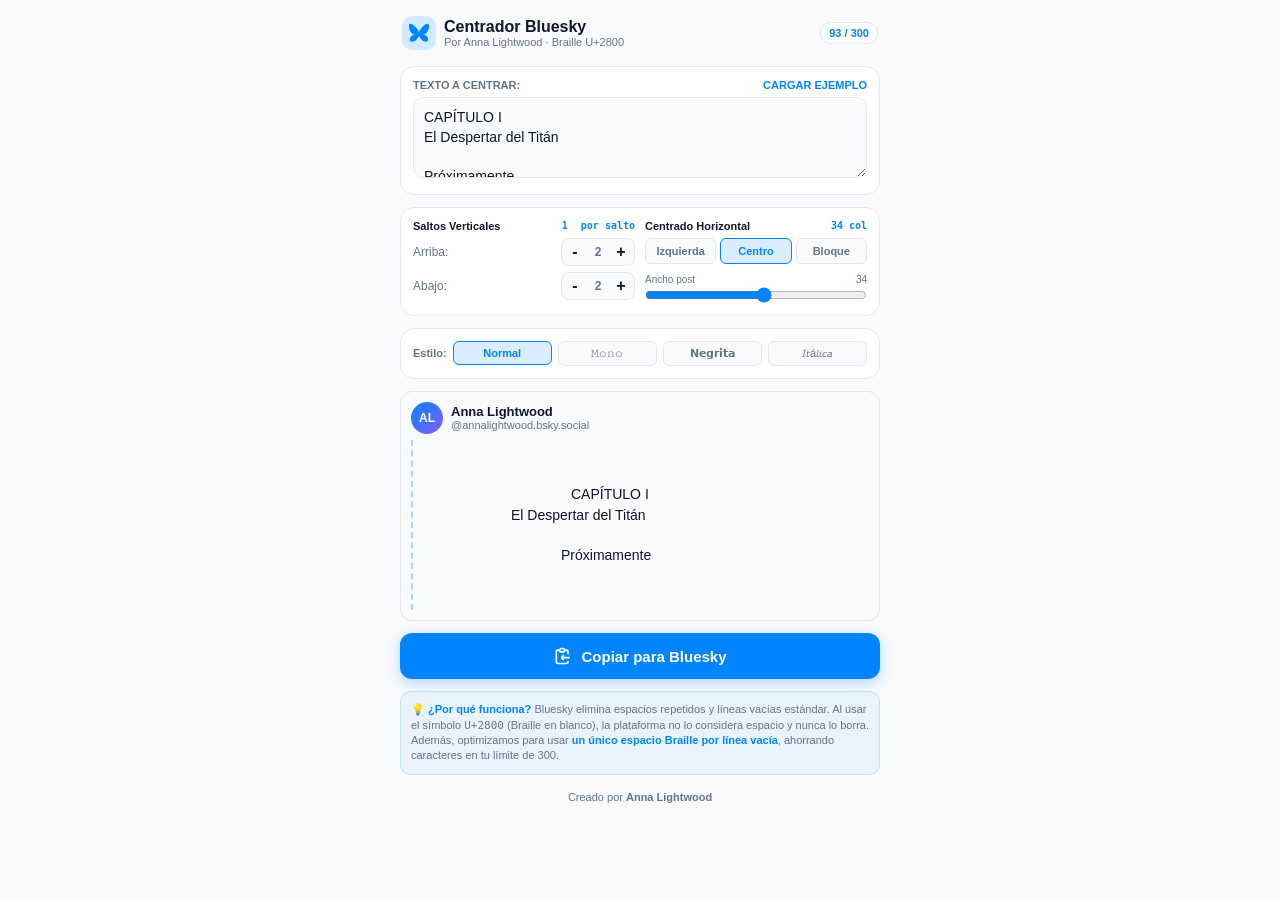
==== android-project/app/src/main/assets/index.html @ 02ed4917 "Set Anna Lightwood as creator in android-project/app/src/main/assets/index.html" ====
<!DOCTYPE html>
<html lang="es">
<head>
  <meta charset="UTF-8">
  <meta name="viewport" content="width=device-width, initial-scale=1.0, maximum-scale=1.0, user-scalable=no">
  <title>Centrador Bluesky - Anna Lightwood</title>
  <link rel="manifest" href="manifest.json">
  <meta name="author" content="Anna Lightwood">
  <meta name="theme-color" content="#0085ff">
  <meta name="apple-mobile-web-app-capable" content="yes">
  <meta name="apple-mobile-web-app-status-bar-style" content="black-translucent">
  <link rel="apple-touch-icon" href="icon192.png">
  <style>
    :root {
      --bg: #0f141c;
      --card: #161e2e;
      --border: #243044;
      --text: #f1f5f9;
      --muted: #94a3b8;
      --primary: #0085ff;
      --primary-active: #006ed6;
      --success: #10b981;
      --warning: #f59e0b;
      --danger: #ef4444;
    }
    @media (prefers-color-scheme: light) {
      :root {
        --bg: #f8fafc;
        --card: #ffffff;
        --border: #e2e8f0;
        --text: #0f172a;
        --muted: #64748b;
        --primary: #0085ff;
        --primary-active: #0070d8;
      }
    }
    * { box-sizing: border-box; margin: 0; padding: 0; }
    body {
      background-color: var(--bg);
      color: var(--text);
      font-family: -apple-system, BlinkMacSystemFont, "Segoe UI", Roboto, Helvetica, Arial, sans-serif;
      min-height: 100vh;
      display: flex;
      flex-direction: column;
      align-items: center;
      padding: 12px;
      user-select: none;
    }
    .app-container {
      width: 100%;
      max-width: 480px;
      display: flex;
      flex-direction: column;
      gap: 12px;
    }
    header {
      display: flex;
      justify-content: space-between;
      align-items: center;
      padding: 4px 2px;
    }
    .header-brand {
      display: flex;
      align-items: center;
      gap: 8px;
    }
    .brand-icon {
      width: 34px;
      height: 34px;
      background: rgba(0, 133, 255, 0.15);
      border-radius: 10px;
      display: flex;
      align-items: center;
      justify-content: center;
    }
    .brand-icon svg { width: 22px; height: 22px; fill: var(--primary); }
    h1 { font-size: 16px; font-weight: 700; }
    .brand-sub { font-size: 11px; color: var(--muted); }
    .badge {
      font-size: 11px;
      font-weight: 700;
      padding: 4px 8px;
      border-radius: 12px;
      background: var(--card);
      border: 1px solid var(--border);
      color: var(--primary);
    }
    .badge.warn { color: var(--warning); border-color: var(--warning); background: rgba(245, 158, 11, 0.1); }
    .badge.error { color: var(--danger); border-color: var(--danger); background: rgba(239, 68, 68, 0.1); }

    /* Cards */
    .card {
      background: var(--card);
      border: 1px solid var(--border);
      border-radius: 14px;
      padding: 12px;
    }
    label.card-label {
      display: flex;
      justify-content: space-between;
      font-size: 11px;
      font-weight: 700;
      text-transform: uppercase;
      color: var(--muted);
      margin-bottom: 6px;
    }
    textarea {
      width: 100%;
      background: var(--bg);
      border: 1px solid var(--border);
      color: var(--text);
      border-radius: 10px;
      padding: 10px;
      font-size: 14px;
      line-height: 1.4;
      font-family: inherit;
      resize: vertical;
      min-height: 70px;
    }
    textarea:focus { outline: none; border-color: var(--primary); }

    /* Grid settings */
    .grid-2 {
      display: grid;
      grid-template-columns: 1fr 1fr;
      gap: 10px;
    }
    .setting-box {
      display: flex;
      flex-direction: column;
      gap: 6px;
    }
    .setting-title {
      font-size: 11px;
      font-weight: 700;
      display: flex;
      justify-content: space-between;
    }
    .setting-title small { font-family: monospace; color: var(--primary); font-size: 10px; }
    .stepper-row {
      display: flex;
      justify-content: space-between;
      align-items: center;
      font-size: 12px;
      color: var(--muted);
    }
    .stepper {
      display: flex;
      align-items: center;
      background: var(--bg);
      border: 1px solid var(--border);
      border-radius: 8px;
    }
    .step-btn {
      width: 26px;
      height: 26px;
      background: none;
      border: none;
      color: var(--text);
      font-size: 16px;
      font-weight: bold;
      cursor: pointer;
    }
    .step-val {
      width: 20px;
      text-align: center;
      font-weight: bold;
      font-size: 12px;
    }
    .button-group {
      display: flex;
      gap: 4px;
    }
    .btn-toggle {
      flex: 1;
      padding: 6px 0;
      background: var(--bg);
      border: 1px solid var(--border);
      color: var(--muted);
      font-size: 11px;
      font-weight: 600;
      border-radius: 6px;
      cursor: pointer;
    }
    .btn-toggle.active {
      background: rgba(0, 133, 255, 0.15);
      border-color: var(--primary);
      color: var(--primary);
    }
    .range-wrap {
      display: flex;
      flex-direction: column;
      gap: 2px;
      margin-top: 4px;
    }
    .range-label {
      display: flex;
      justify-content: space-between;
      font-size: 10px;
      color: var(--muted);
    }
    input[type="range"] {
      width: 100%;
      accent-color: var(--primary);
    }

    /* Style Selector */
    .style-bar {
      display: flex;
      align-items: center;
      justify-content: space-between;
      gap: 6px;
    }
    .pill {
      flex: 1;
      padding: 5px 0;
      background: var(--bg);
      border: 1px solid var(--border);
      color: var(--muted);
      font-size: 11px;
      border-radius: 6px;
      cursor: pointer;
      text-align: center;
    }
    .pill.active {
      background: rgba(0, 133, 255, 0.15);
      border-color: var(--primary);
      color: var(--primary);
      font-weight: 700;
    }

    /* Preview */
    .preview-feed {
      background: var(--bg);
      border: 1px solid var(--border);
      border-radius: 12px;
      padding: 10px;
    }
    .preview-header {
      display: flex;
      align-items: center;
      gap: 8px;
      margin-bottom: 6px;
    }
    .avatar {
      width: 32px;
      height: 32px;
      border-radius: 50%;
      background: linear-gradient(135deg, #0085ff, #8b5cf6);
      color: white;
      font-weight: bold;
      font-size: 12px;
      display: flex;
      align-items: center;
      justify-content: center;
    }
    .user-info .u-name { font-size: 13px; font-weight: 700; }
    .user-info .u-handle { font-size: 11px; color: var(--muted); }
    .post-content {
      white-space: pre-wrap;
      font-size: 14px;
      line-height: 1.45;
      padding: 4px 8px;
      border-left: 2px dashed rgba(0, 133, 255, 0.3);
      min-height: 48px;
      user-select: text;
    }

    /* Primary copy button */
    .btn-copy {
      width: 100%;
      padding: 13px;
      background: var(--primary);
      color: white;
      border: none;
      border-radius: 12px;
      font-size: 15px;
      font-weight: 700;
      display: flex;
      align-items: center;
      justify-content: center;
      gap: 8px;
      cursor: pointer;
      box-shadow: 0 4px 14px rgba(0, 133, 255, 0.3);
      transition: all 0.2s ease;
    }
    .btn-copy:active { transform: scale(0.98); }
    .btn-copy.copied {
      background: var(--success);
      box-shadow: 0 4px 14px rgba(16, 185, 129, 0.3);
    }
    .btn-install {
      display: none;
      width: 100%;
      padding: 8px;
      background: rgba(0, 133, 255, 0.12);
      border: 1px dashed var(--primary);
      color: var(--primary);
      font-size: 12px;
      font-weight: 600;
      border-radius: 8px;
      cursor: pointer;
      text-align: center;
    }

    /* Explanation */
    .tip-box {
      font-size: 11px;
      line-height: 1.4;
      color: var(--muted);
      background: rgba(0, 133, 255, 0.06);
      border: 1px solid rgba(0, 133, 255, 0.15);
      border-radius: 10px;
      padding: 10px;
    }
    .tip-box strong { color: var(--primary); }
    .creator-footer {
      text-align: center;
      font-size: 11px;
      color: var(--muted);
      padding: 4px 0 10px;
    }
  </style>
</head>
<body>
  <div class="app-container">
    <header>
      <div class="header-brand">
        <div class="brand-icon">
          <svg viewBox="0 0 24 24">
            <path d="M12 10.8c-1.087-2.114-4.046-6.053-6.798-7.995C2.566 1.01 1 1.6 1 4.5c0 2.8 1.4 8.8 7.5 9.5-3.8 0-6.5 2-6.5 5 0 2.8 3.5 3.5 6.5 1 2.5-2 3.5-5 3.5-5s1 3 3.5 5c3 2.5 6.5 1.8 6.5-1 0-3-2.7-5-6.5-5 6.1-.7 7.5-6.7 7.5-9.5 0-2.9-1.566-3.49-4.202-1.695C16.046 4.747 13.087 8.686 12 10.8z"/>
          </svg>
        </div>
        <div>
          <h1>Centrador Bluesky</h1>
          <div class="brand-sub">Por Anna Lightwood · Braille U+2800</div>
        </div>
      </div>
      <div id="badge" class="badge">
        <span id="charCount">0</span> / 300
      </div>
    </header>

    <!-- Install PWA prompt -->
    <button id="installBtn" class="btn-install">📱 Instalar como App en tu Móvil</button>

    <!-- Input text -->
    <div class="card">
      <label class="card-label">
        <span>Texto a centrar:</span>
        <span style="cursor:pointer; color:var(--primary);" onclick="loadSample()">Cargar ejemplo</span>
      </label>
      <textarea id="inputText" rows="3" placeholder="Escribe aquí tu texto..."></textarea>
    </div>

    <!-- Controls -->
    <div class="card grid-2">
      <!-- Vertical -->
      <div class="setting-box">
        <div class="setting-title">
          <span>Saltos Verticales</span>
          <small>1⠀ por salto</small>
        </div>
        <div class="stepper-row">
          <span>Arriba:</span>
          <div class="stepper">
            <button class="step-btn" onclick="stepVal('top', -1)">-</button>
            <span id="topVal" class="step-val">2</span>
            <button class="step-btn" onclick="stepVal('top', 1)">+</button>
          </div>
        </div>
        <div class="stepper-row">
          <span>Abajo:</span>
          <div class="stepper">
            <button class="step-btn" onclick="stepVal('bottom', -1)">-</button>
            <span id="bottomVal" class="step-val">2</span>
            <button class="step-btn" onclick="stepVal('bottom', 1)">+</button>
          </div>
        </div>
      </div>

      <!-- Horizontal -->
      <div class="setting-box">
        <div class="setting-title">
          <span>Centrado Horizontal</span>
          <small id="colLabel">34 col</small>
        </div>
        <div class="button-group">
          <button id="btnAlignNone" class="btn-toggle" onclick="setAlign('none')">Izquierda</button>
          <button id="btnAlignCenter" class="btn-toggle active" onclick="setAlign('center')">Centro</button>
          <button id="btnAlignRel" class="btn-toggle" onclick="setAlign('relative')">Bloque</button>
        </div>
        <div class="range-wrap">
          <div class="range-label">
            <span>Ancho post</span>
            <span id="widthDisp">34</span>
          </div>
          <input type="range" id="widthRange" min="20" max="46" value="34" oninput="updateWidth(this.value)">
        </div>
      </div>
    </div>

    <!-- Typography -->
    <div class="card style-bar">
      <span style="font-size:11px; font-weight:700; color:var(--muted);">Estilo:</span>
      <button id="stNormal" class="pill active" onclick="setStyle('normal')">Normal</button>
      <button id="stMono" class="pill" onclick="setStyle('mono')">𝙼𝚘𝚗𝚘</button>
      <button id="stBold" class="pill" onclick="setStyle('bold')">𝗡𝗲𝗴𝗿𝗶𝘁𝗮</button>
      <button id="stItalic" class="pill" onclick="setStyle('italic')">𝘐𝘵á𝘭𝘪𝘤𝘢</button>
    </div>

    <!-- Live Preview -->
    <div class="card preview-feed">
      <div class="preview-header">
        <div class="avatar">AL</div>
        <div class="user-info">
          <div class="u-name">Anna Lightwood</div>
          <div class="u-handle">@annalightwood.bsky.social</div>
        </div>
      </div>
      <div id="previewBox" class="post-content"></div>
    </div>

    <!-- Copy CTA -->
    <button id="copyBtn" class="btn-copy" onclick="copyResult()">
      <svg width="20" height="20" viewBox="0 0 24 24" fill="none" stroke="currentColor" stroke-width="2">
        <path d="M8 5H6a2 2 0 00-2 2v12a2 2 0 002 2h10a2 2 0 002-2v-1M8 5a2 2 0 002 2h2a2 2 0 002-2M8 5a2 2 0 012-2h2a2 2 0 012 2m0 0h2a2 2 0 012 2v3m2 4H10m0 0l3-3m-3 3l3 3"/>
      </svg>
      <span id="copyLabel">Copiar para Bluesky</span>
    </button>

    <!-- Tips -->
    <div class="tip-box">
      <strong>💡 ¿Por qué funciona?</strong> Bluesky elimina espacios repetidos y líneas vacías estándar. Al usar el símbolo <code>U+2800</code> (Braille en blanco), la plataforma no lo considera espacio y nunca lo borra. Además, optimizamos para usar <strong>un único espacio Braille por línea vacía</strong>, ahorrando caracteres en tu límite de 300.
    </div>

    <div class="creator-footer">
      Creado por <strong>Anna Lightwood</strong>
    </div>
  </div>

  <script>
    const BRAILLE = '\u2800';
    let state = {
      top: 2,
      bottom: 2,
      align: 'center',
      width: 34,
      style: 'normal'
    };

    const maps = {
      mono: {
        base: 'abcdefghijklmnopqrstuvwxyzABCDEFGHIJKLMNOPQRSTUVWXYZ0123456789',
        target: '𝚊𝚋𝚌𝚍𝚎𝚏𝚐𝚑𝚒𝚓𝚔𝚕𝚖𝚗𝚘𝚙𝚚𝚛𝚜𝚝𝚞𝚟𝚠𝚡𝚢𝚣𝙰𝙱𝙲𝙳𝙴𝙵𝙶𝙷𝙸𝙹𝙺𝙻𝙼𝙽𝙾𝙿𝚀𝚁𝚂𝚃𝚄𝚅𝚆𝚇𝚈𝚉𝟶𝟷𝟸𝟹𝟺𝟻𝟼𝟽𝟾𝟿'
      },
      bold: {
        base: 'abcdefghijklmnopqrstuvwxyzABCDEFGHIJKLMNOPQRSTUVWXYZ0123456789',
        target: '𝗮𝗯𝗰𝗱𝗲𝗳𝗴𝗵𝗶𝗷𝗸𝗹𝗺𝗻𝗼𝗽𝗾𝗿𝘀𝘁𝘂𝘃𝘄𝘅𝘆𝘇𝗔𝗕𝗖𝗗𝗘𝗙𝗚𝗛𝗜𝗝𝗞𝗟𝗠𝗡𝗢𝗣𝗤𝗥𝗦𝗧𝗨𝗩𝗪𝗫𝗬𝗭𝟬𝟭𝟮𝟯𝟰𝟱𝟲𝟳𝟴𝟵'
      },
      italic: {
        base: 'abcdefghijklmnopqrstuvwxyzABCDEFGHIJKLMNOPQRSTUVWXYZ',
        target: '𝘢𝘣𝘤𝘥𝘦𝚏𝚐𝘩𝘪𝘫𝘬𝘭𝘮𝘯𝘰𝘱𝘲𝘳𝘴𝘵𝘶𝘷𝘸𝘹𝘺𝘻𝘈𝘉𝘊𝘋𝘌𝘍𝘎𝘏𝘐𝘑𝘒𝘓𝘔𝘕𝘖𝗤𝘙𝘚𝘛𝘜𝘝𝘞𝘟𝘠𝘡'
      }
    };

    function convert(text, s) {
      if (s === 'normal' || !maps[s]) return text;
      const m = maps[s];
      const b = Array.from(m.base);
      const t = Array.from(m.target);
      const dict = {};
      b.forEach((char, i) => dict[char] = t[i]);
      return Array.from(text).map(c => dict[c] || c).join('');
    }

    function visualLen(l) {
      let w = 0;
      for (const ch of l) {
        if ('iljt1.,:;!\'|'.includes(ch)) w += 0.5;
        else if ('WMm@%#QO'.includes(ch)) w += 1.35;
        else if (ch === ' ' || ch === BRAILLE) w += 0.8;
        else w += 1.0;
      }
      return w;
    }

    function generate() {
      const raw = document.getElementById('inputText').value;
      if (!raw.trim()) return '';

      const lines = raw.split('\n');
      const styled = lines.map(l => convert(l, state.style));

      let res = [];
      if (state.align === 'none') {
        res = styled;
      } else if (state.align === 'relative') {
        const max = Math.max(...styled.map(l => visualLen(l)));
        res = styled.map(l => {
          if (!l.trim()) return '';
          const diff = Math.max(0, (max - visualLen(l)) / 2);
          return BRAILLE.repeat(Math.round(diff / 0.8)) + l;
        });
      } else {
        res = styled.map(l => {
          if (!l.trim()) return '';
          const diff = Math.max(0, (state.width - visualLen(l)) / 2);
          return BRAILLE.repeat(Math.round(diff / 0.8)) + l;
        });
      }

      const topStr = state.top > 0 ? (BRAILLE + '\n').repeat(state.top) : '';
      const botStr = state.bottom > 0 ? ('\n' + BRAILLE).repeat(state.bottom) : '';
      return topStr + res.join('\n') + botStr;
    }

    function render() {
      const out = generate();
      const p = document.getElementById('previewBox');
      p.textContent = out || '(Escribe tu texto arriba para previsualizar)';
      p.style.opacity = out ? '1' : '0.5';

      const count = Array.from(out).length;
      const countEl = document.getElementById('charCount');
      const badge = document.getElementById('badge');
      countEl.textContent = count;

      if (count > 300) {
        badge.className = 'badge error';
      } else if (count > 260) {
        badge.className = 'badge warn';
      } else {
        badge.className = 'badge';
      }
    }

    function stepVal(type, delta) {
      if (type === 'top') {
        state.top = Math.max(0, Math.min(8, state.top + delta));
        document.getElementById('topVal').textContent = state.top;
      } else {
        state.bottom = Math.max(0, Math.min(8, state.bottom + delta));
        document.getElementById('bottomVal').textContent = state.bottom;
      }
      render();
    }

    function setAlign(mode) {
      state.align = mode;
      ['btnAlignNone', 'btnAlignCenter', 'btnAlignRel'].forEach(id => {
        document.getElementById(id).classList.remove('active');
      });
      const act = mode === 'none' ? 'btnAlignNone' : (mode === 'center' ? 'btnAlignCenter' : 'btnAlignRel');
      document.getElementById(act).classList.add('active');
      render();
    }

    function updateWidth(v) {
      state.width = parseInt(v, 10);
      document.getElementById('colLabel').textContent = `${v} col`;
      document.getElementById('widthDisp').textContent = v;
      render();
    }

    function setStyle(s) {
      state.style = s;
      ['stNormal', 'stMono', 'stBold', 'stItalic'].forEach(id => {
        document.getElementById(id).classList.remove('active');
      });
      const cur = s === 'normal' ? 'stNormal' : (s === 'mono' ? 'stMono' : (s === 'bold' ? 'stBold' : 'stItalic'));
      document.getElementById(cur).classList.add('active');
      render();
    }

    function loadSample() {
      document.getElementById('inputText').value = "CAPÍTULO I\nEl Despertar del Titán\n\nPróximamente";
      render();
    }

    function copyResult() {
      const text = generate();
      if (!text) return;

      if (navigator.vibrate) {
        navigator.vibrate(40);
      }

      navigator.clipboard.writeText(text).then(() => {
        const btn = document.getElementById('copyBtn');
        const lbl = document.getElementById('copyLabel');
        const old = lbl.textContent;
        lbl.textContent = '¡Copiado con éxito!';
        btn.classList.add('copied');
        setTimeout(() => {
          lbl.textContent = old;
          btn.classList.remove('copied');
        }, 1800);
      }).catch(() => {
        alert('Copiado!');
      });
    }

    document.getElementById('inputText').addEventListener('input', render);

    // PWA Service Worker Registration
    if ('serviceWorker' in navigator) {
      navigator.serviceWorker.register('sw.js').catch(console.error);
    }

    // PWA install banner
    let deferredPrompt;
    window.addEventListener('beforeinstallprompt', (e) => {
      e.preventDefault();
      deferredPrompt = e;
      const btn = document.getElementById('installBtn');
      btn.style.display = 'block';
      btn.addEventListener('click', () => {
        deferredPrompt.prompt();
        deferredPrompt.userChoice.then(() => {
          btn.style.display = 'none';
          deferredPrompt = null;
        });
      });
    });

    loadSample();
  </script>
</body>
</html>
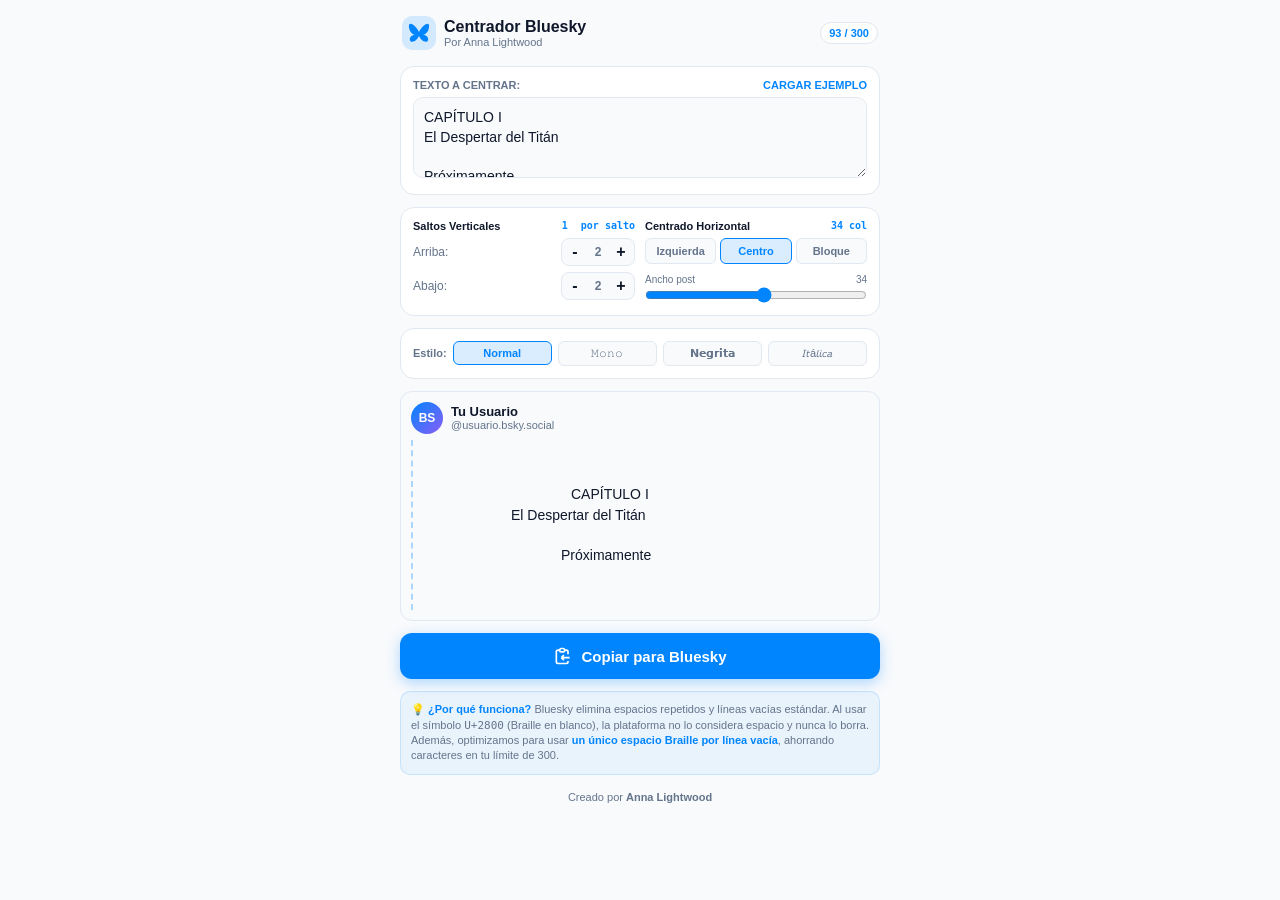
==== commit 759e7b46: "Clean subtitles and revert mockup user to default in android-project/app/src/main/assets/index.html" ====
--- a/android-project/app/src/main/assets/index.html
+++ b/android-project/app/src/main/assets/index.html
@@ -333,7 +333,7 @@
         </div>
         <div>
           <h1>Centrador Bluesky</h1>
-          <div class="brand-sub">Por Anna Lightwood · Braille U+2800</div>
+          <div class="brand-sub">Por Anna Lightwood</div>
         </div>
       </div>
       <div id="badge" class="badge">
@@ -412,10 +412,10 @@
     <!-- Live Preview -->
     <div class="card preview-feed">
       <div class="preview-header">
-        <div class="avatar">AL</div>
+        <div class="avatar">BS</div>
         <div class="user-info">
-          <div class="u-name">Anna Lightwood</div>
-          <div class="u-handle">@annalightwood.bsky.social</div>
+          <div class="u-name">Tu Usuario</div>
+          <div class="u-handle">@usuario.bsky.social</div>
         </div>
       </div>
       <div id="previewBox" class="post-content"></div>
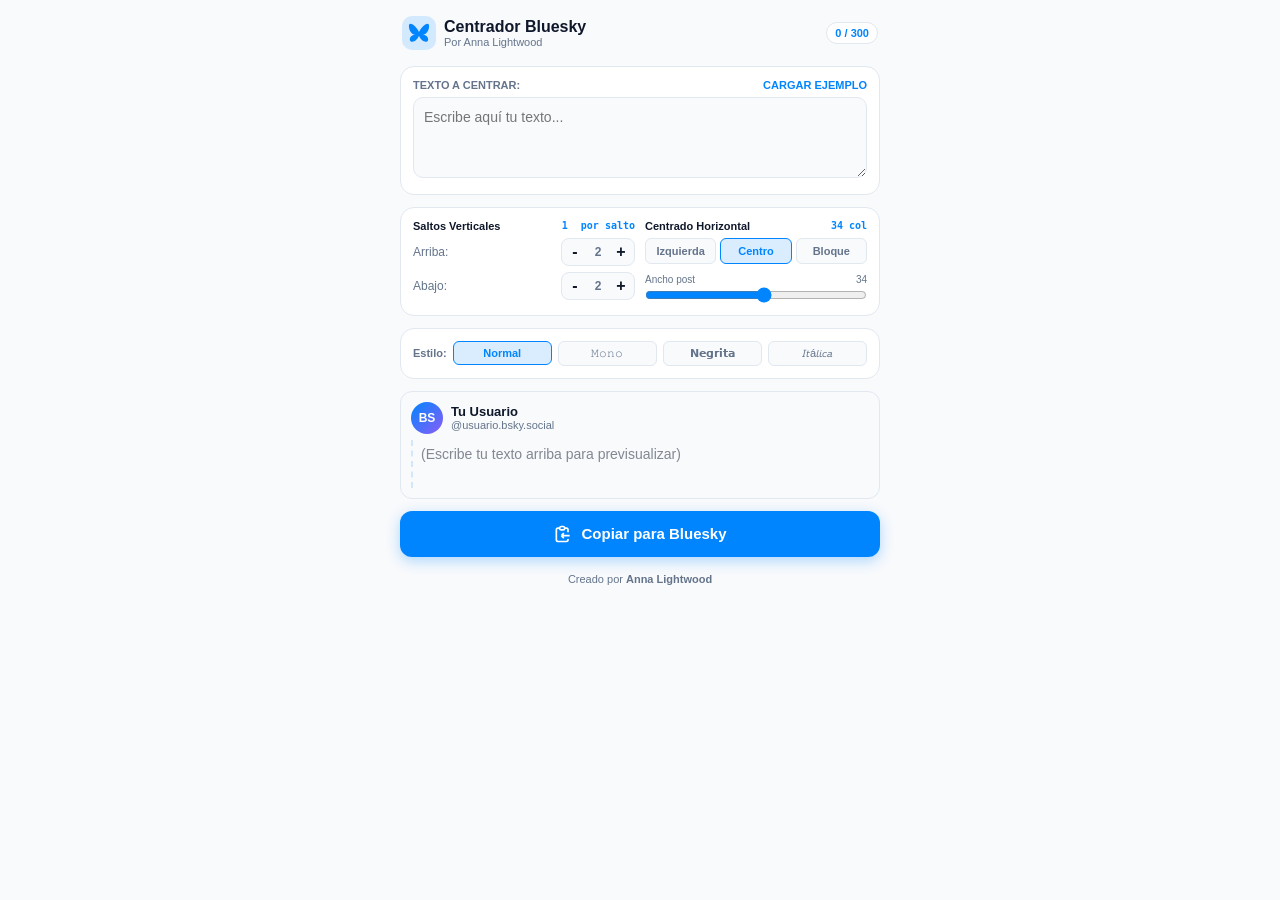
==== commit 4c41e12f: "Remove tip box and make sample on-demand in android-project/app/src/main/assets/index.html" ====
--- a/android-project/app/src/main/assets/index.html
+++ b/android-project/app/src/main/assets/index.html
@@ -429,10 +429,7 @@
       <span id="copyLabel">Copiar para Bluesky</span>
     </button>
 
-    <!-- Tips -->
-    <div class="tip-box">
-      <strong>💡 ¿Por qué funciona?</strong> Bluesky elimina espacios repetidos y líneas vacías estándar. Al usar el símbolo <code>U+2800</code> (Braille en blanco), la plataforma no lo considera espacio y nunca lo borra. Además, optimizamos para usar <strong>un único espacio Braille por línea vacía</strong>, ahorrando caracteres en tu límite de 300.
-    </div>
+
 
     <div class="creator-footer">
       Creado por <strong>Anna Lightwood</strong>
@@ -624,7 +621,7 @@
       });
     });
 
-    loadSample();
+    render();
   </script>
 </body>
 </html>
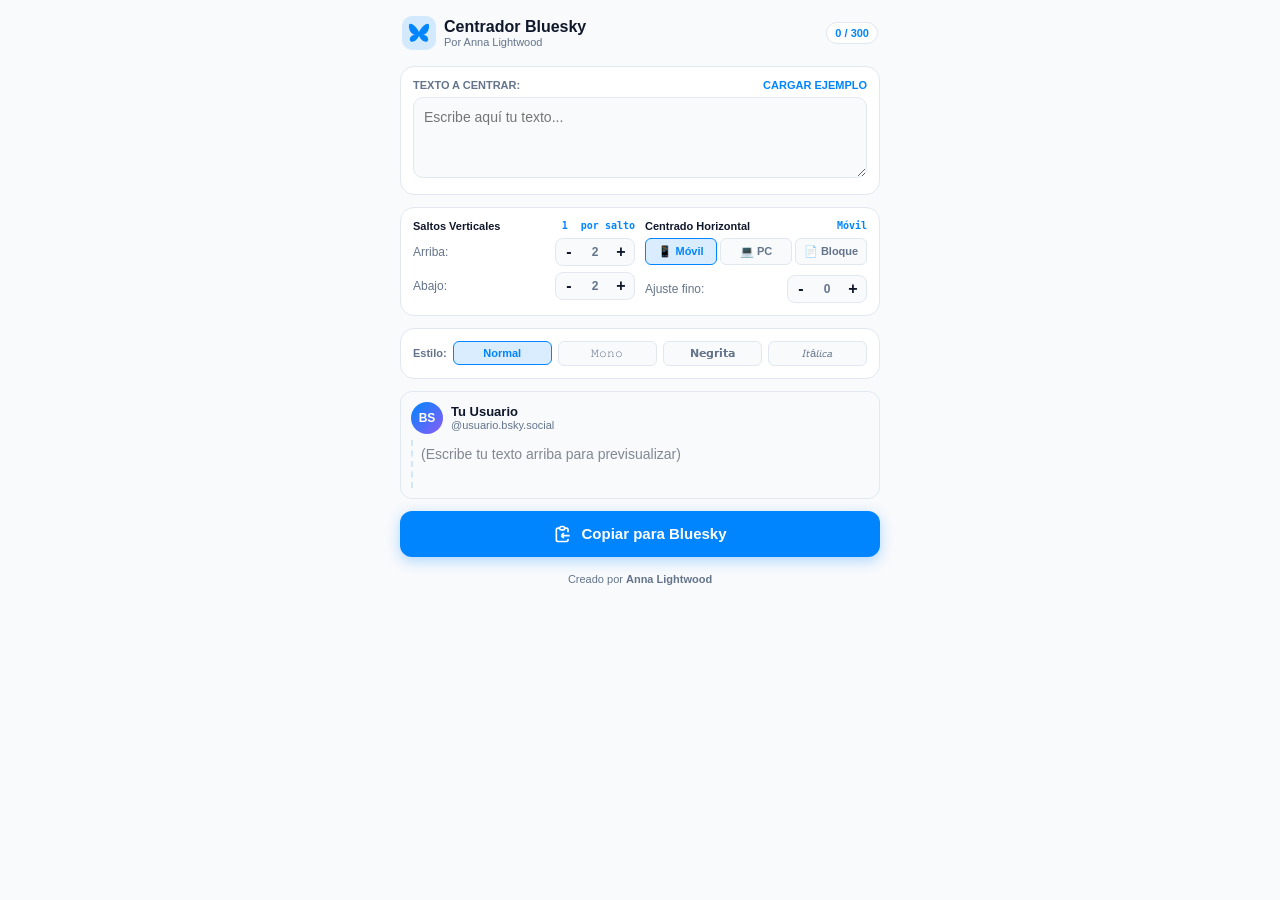
==== commit bfba13cb: "Recalibrate centering engine with Canvas pixel metrics in android-project/app/src/main/assets/index." ====
--- a/android-project/app/src/main/assets/index.html
+++ b/android-project/app/src/main/assets/index.html
@@ -162,14 +162,14 @@
       cursor: pointer;
     }
     .step-val {
-      width: 20px;
+      width: 26px;
       text-align: center;
       font-weight: bold;
       font-size: 12px;
     }
     .button-group {
       display: flex;
-      gap: 4px;
+      gap: 3px;
     }
     .btn-toggle {
       flex: 1;
@@ -186,22 +186,6 @@
       background: rgba(0, 133, 255, 0.15);
       border-color: var(--primary);
       color: var(--primary);
-    }
-    .range-wrap {
-      display: flex;
-      flex-direction: column;
-      gap: 2px;
-      margin-top: 4px;
-    }
-    .range-label {
-      display: flex;
-      justify-content: space-between;
-      font-size: 10px;
-      color: var(--muted);
-    }
-    input[type="range"] {
-      width: 100%;
-      accent-color: var(--primary);
     }
 
     /* Style Selector */
@@ -302,18 +286,6 @@
       cursor: pointer;
       text-align: center;
     }
-
-    /* Explanation */
-    .tip-box {
-      font-size: 11px;
-      line-height: 1.4;
-      color: var(--muted);
-      background: rgba(0, 133, 255, 0.06);
-      border: 1px solid rgba(0, 133, 255, 0.15);
-      border-radius: 10px;
-      padding: 10px;
-    }
-    .tip-box strong { color: var(--primary); }
     .creator-footer {
       text-align: center;
       font-size: 11px;
@@ -348,7 +320,7 @@
     <div class="card">
       <label class="card-label">
         <span>Texto a centrar:</span>
-        <span style="cursor:pointer; color:var(--primary);" onclick="loadSample()">Cargar ejemplo</span>
+        <span style="cursor:pointer; color:var(--primary); font-weight:600;" onclick="loadSample()">Cargar ejemplo</span>
       </label>
       <textarea id="inputText" rows="3" placeholder="Escribe aquí tu texto..."></textarea>
     </div>
@@ -383,19 +355,20 @@
       <div class="setting-box">
         <div class="setting-title">
           <span>Centrado Horizontal</span>
-          <small id="colLabel">34 col</small>
+          <small id="modeDisp">Móvil</small>
         </div>
         <div class="button-group">
-          <button id="btnAlignNone" class="btn-toggle" onclick="setAlign('none')">Izquierda</button>
-          <button id="btnAlignCenter" class="btn-toggle active" onclick="setAlign('center')">Centro</button>
-          <button id="btnAlignRel" class="btn-toggle" onclick="setAlign('relative')">Bloque</button>
-        </div>
-        <div class="range-wrap">
-          <div class="range-label">
-            <span>Ancho post</span>
-            <span id="widthDisp">34</span>
+          <button id="btnMobile" class="btn-toggle active" onclick="setMode('mobile')">📱 Móvil</button>
+          <button id="btnPC" class="btn-toggle" onclick="setMode('pc')">💻 PC</button>
+          <button id="btnBlock" class="btn-toggle" onclick="setMode('block')">📄 Bloque</button>
+        </div>
+        <div class="stepper-row" style="margin-top:4px;">
+          <span>Ajuste fino:</span>
+          <div class="stepper">
+            <button class="step-btn" onclick="stepNudge(-1)">-</button>
+            <span id="nudgeDisp" class="step-val">0</span>
+            <button class="step-btn" onclick="stepNudge(1)">+</button>
           </div>
-          <input type="range" id="widthRange" min="20" max="46" value="34" oninput="updateWidth(this.value)">
         </div>
       </div>
     </div>
@@ -429,8 +402,6 @@
       <span id="copyLabel">Copiar para Bluesky</span>
     </button>
 
-
-
     <div class="creator-footer">
       Creado por <strong>Anna Lightwood</strong>
     </div>
@@ -438,11 +409,23 @@
 
   <script>
     const BRAILLE = '\u2800';
+
+    // Canvas exact pixel measuring
+    const canvas = document.createElement('canvas');
+    const ctx = canvas.getContext('2d');
+    ctx.font = '15px -apple-system, BlinkMacSystemFont, "Segoe UI", Roboto, Helvetica, Arial, sans-serif';
+
+    function getPxWidth(text) {
+      return ctx.measureText(text).width;
+    }
+
+    const BRAILLE_PX = ctx.measureText(BRAILLE).width || 10.0;
+
     let state = {
       top: 2,
       bottom: 2,
-      align: 'center',
-      width: 34,
+      mode: 'mobile', // 'mobile' | 'pc' | 'block'
+      nudge: 0,
       style: 'normal'
     };
 
@@ -453,11 +436,11 @@
       },
       bold: {
         base: 'abcdefghijklmnopqrstuvwxyzABCDEFGHIJKLMNOPQRSTUVWXYZ0123456789',
-        target: '𝗮𝗯𝗰𝗱𝗲𝗳𝗴𝗵𝗶𝗷𝗸𝗹𝗺𝗻𝗼𝗽𝗾𝗿𝘀𝘁𝘂𝘃𝘄𝘅𝘆𝘇𝗔𝗕𝗖𝗗𝗘𝗙𝗚𝗛𝗜𝗝𝗞𝗟𝗠𝗡𝗢𝗣𝗤𝗥𝗦𝗧𝗨𝗩𝗪𝗫𝗬𝗭𝟬𝟭𝟮𝟯𝟰𝟱𝟲𝟳𝟴𝟵'
+        target: '𝗮𝗯𝗰𝗱𝗲𝗳𝗴𝗵𝗶𝗷𝗸𝗹𝗺𝗻𝗼𝗽𝗾𝗿𝘀𝘁𝘂𝘃𝘄𝘅𝘆𝘇𝗔𝗕𝗖𝗗𝙴𝗙𝗚𝗛𝗜𝗝𝗞𝗟𝗠𝗡𝗢𝗣𝗤𝗥𝗦𝗧𝗨𝗩𝗪𝗫𝗬𝗭𝟬𝟭𝟮𝟯𝟰𝟱𝟲𝟳𝟴𝟵'
       },
       italic: {
         base: 'abcdefghijklmnopqrstuvwxyzABCDEFGHIJKLMNOPQRSTUVWXYZ',
-        target: '𝘢𝘣𝘤𝘥𝘦𝚏𝚐𝘩𝘪𝘫𝘬𝘭𝘮𝘯𝘰𝘱𝘲𝘳𝘴𝘵𝘶𝘷𝘸𝘹𝘺𝘻𝘈𝘉𝘊𝘋𝘌𝘍𝘎𝘏𝘐𝘑𝘒𝘓𝘔𝘕𝘖𝗤𝘙𝘚𝘛𝘜𝘝𝘞𝘟𝘠𝘡'
+        target: '𝘢𝘣𝘤𝘥𝚎𝚏𝚐𝘩𝘪𝘫𝚔𝘭𝘮𝘯𝘰𝚙𝘲𝘳𝘴𝘵𝘶𝚟𝘸𝘹𝘺𝘻𝘈𝘉𝘊𝘋𝘌𝘍𝘎𝘏𝘐𝘑𝘒𝘓𝘔𝕎𝗤𝘙𝘚𝘛𝘜𝘝𝘞𝘟𝘠𝘡'
       }
     };
 
@@ -471,17 +454,6 @@
       return Array.from(text).map(c => dict[c] || c).join('');
     }
 
-    function visualLen(l) {
-      let w = 0;
-      for (const ch of l) {
-        if ('iljt1.,:;!\'|'.includes(ch)) w += 0.5;
-        else if ('WMm@%#QO'.includes(ch)) w += 1.35;
-        else if (ch === ' ' || ch === BRAILLE) w += 0.8;
-        else w += 1.0;
-      }
-      return w;
-    }
-
     function generate() {
       const raw = document.getElementById('inputText').value;
       if (!raw.trim()) return '';
@@ -490,20 +462,23 @@
       const styled = lines.map(l => convert(l, state.style));
 
       let res = [];
-      if (state.align === 'none') {
-        res = styled;
-      } else if (state.align === 'relative') {
-        const max = Math.max(...styled.map(l => visualLen(l)));
+      if (state.mode === 'block') {
+        const maxPx = Math.max(...styled.map(l => getPxWidth(l)));
         res = styled.map(l => {
           if (!l.trim()) return '';
-          const diff = Math.max(0, (max - visualLen(l)) / 2);
-          return BRAILLE.repeat(Math.round(diff / 0.8)) + l;
+          const linePx = getPxWidth(l);
+          const diffPx = Math.max(0, (maxPx - linePx) / 2);
+          const count = Math.max(0, Math.round(diffPx / BRAILLE_PX) + state.nudge);
+          return BRAILLE.repeat(count) + l;
         });
       } else {
+        const targetPx = state.mode === 'pc' ? 520 : 320;
         res = styled.map(l => {
           if (!l.trim()) return '';
-          const diff = Math.max(0, (state.width - visualLen(l)) / 2);
-          return BRAILLE.repeat(Math.round(diff / 0.8)) + l;
+          const linePx = getPxWidth(l);
+          const diffPx = Math.max(0, (targetPx - linePx) / 2);
+          const count = Math.max(0, Math.round(diffPx / BRAILLE_PX) + state.nudge);
+          return BRAILLE.repeat(count) + l;
         });
       }
 
@@ -543,20 +518,20 @@
       render();
     }
 
-    function setAlign(mode) {
-      state.align = mode;
-      ['btnAlignNone', 'btnAlignCenter', 'btnAlignRel'].forEach(id => {
+    function setMode(mode) {
+      state.mode = mode;
+      ['btnMobile', 'btnPC', 'btnBlock'].forEach(id => {
         document.getElementById(id).classList.remove('active');
       });
-      const act = mode === 'none' ? 'btnAlignNone' : (mode === 'center' ? 'btnAlignCenter' : 'btnAlignRel');
-      document.getElementById(act).classList.add('active');
+      const actId = mode === 'mobile' ? 'btnMobile' : (mode === 'pc' ? 'btnPC' : 'btnBlock');
+      document.getElementById(actId).classList.add('active');
+      document.getElementById('modeDisp').textContent = mode === 'mobile' ? 'Móvil' : (mode === 'pc' ? 'PC' : 'Bloque');
       render();
     }
 
-    function updateWidth(v) {
-      state.width = parseInt(v, 10);
-      document.getElementById('colLabel').textContent = `${v} col`;
-      document.getElementById('widthDisp').textContent = v;
+    function stepNudge(delta) {
+      state.nudge = Math.max(-10, Math.min(15, state.nudge + delta));
+      document.getElementById('nudgeDisp').textContent = state.nudge > 0 ? `+${state.nudge}` : state.nudge;
       render();
     }
 
@@ -621,6 +596,7 @@
       });
     });
 
+    // Start with empty input
     render();
   </script>
 </body>
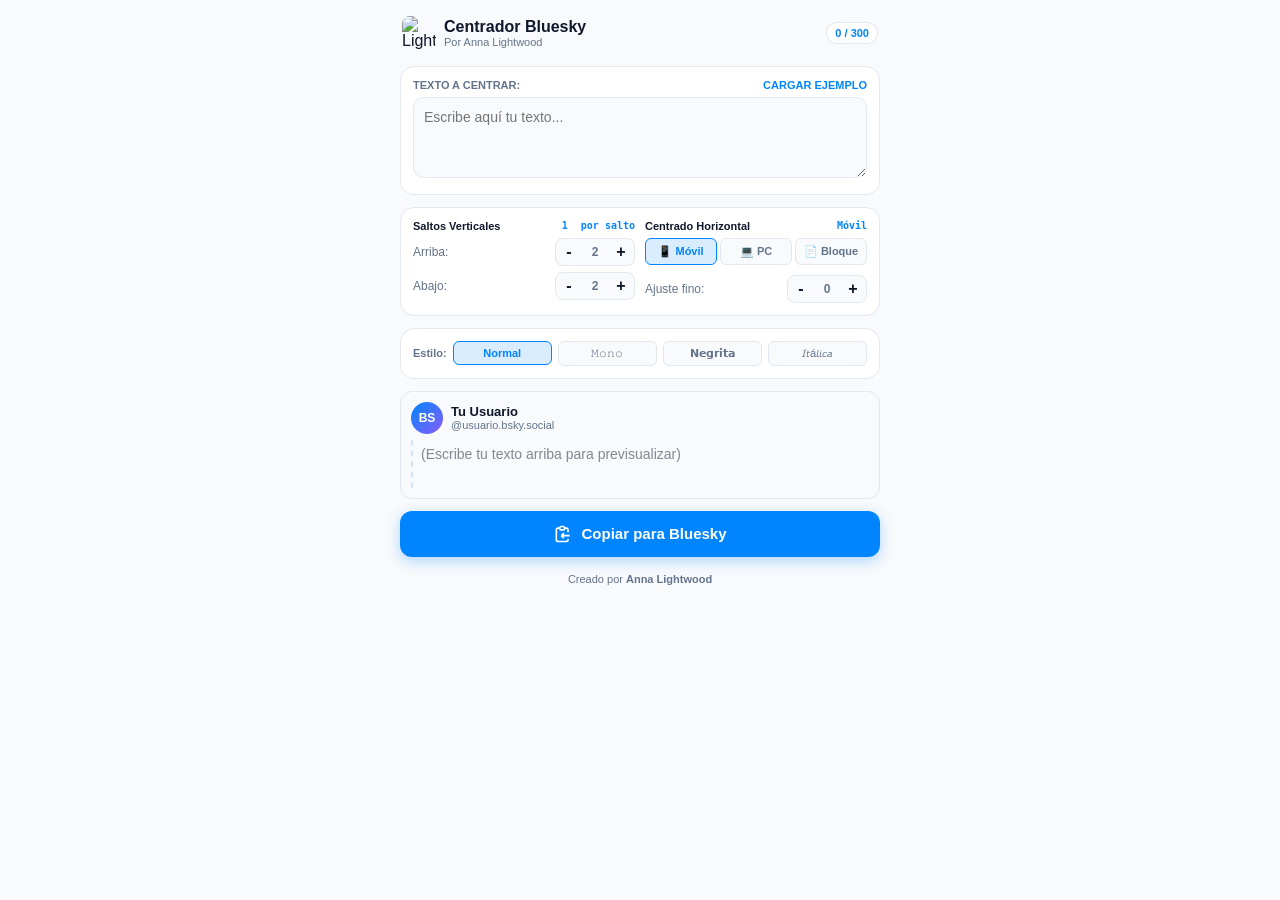
==== commit bc5c5923: "Update Lightwood family crest and centered engine in android-project/app/src/main/assets/index.html" ====
--- a/android-project/app/src/main/assets/index.html
+++ b/android-project/app/src/main/assets/index.html
@@ -298,10 +298,8 @@
   <div class="app-container">
     <header>
       <div class="header-brand">
-        <div class="brand-icon">
-          <svg viewBox="0 0 24 24">
-            <path d="M12 10.8c-1.087-2.114-4.046-6.053-6.798-7.995C2.566 1.01 1 1.6 1 4.5c0 2.8 1.4 8.8 7.5 9.5-3.8 0-6.5 2-6.5 5 0 2.8 3.5 3.5 6.5 1 2.5-2 3.5-5 3.5-5s1 3 3.5 5c3 2.5 6.5 1.8 6.5-1 0-3-2.7-5-6.5-5 6.1-.7 7.5-6.7 7.5-9.5 0-2.9-1.566-3.49-4.202-1.695C16.046 4.747 13.087 8.686 12 10.8z"/>
-          </svg>
+        <div class="brand-icon" style="background:transparent; padding:0;">
+          <img src="icon192.png" alt="Lightwood" style="width:34px; height:34px; border-radius:8px; object-fit:contain;">
         </div>
         <div>
           <h1>Centrador Bluesky</h1>
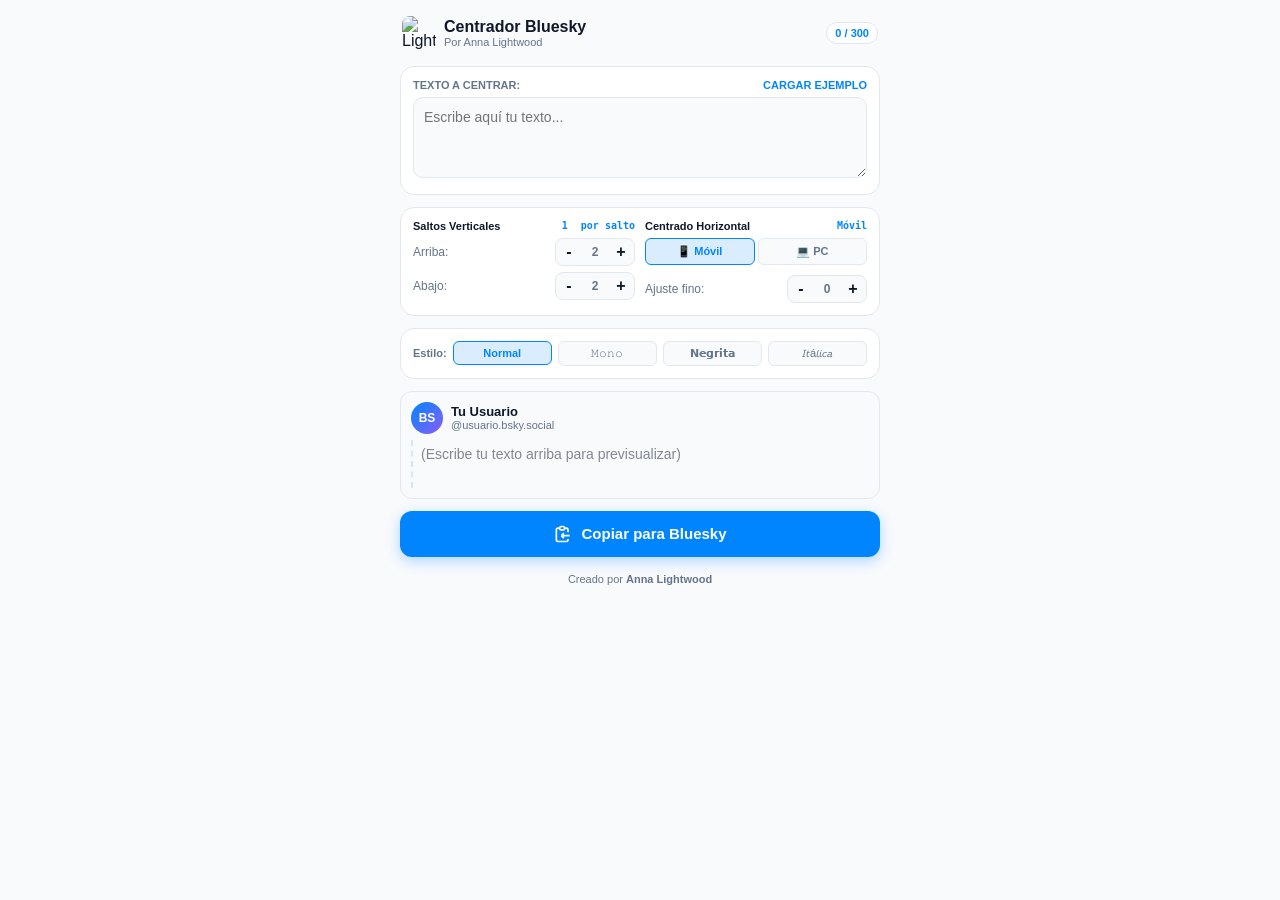
==== commit 4fa7793d: "Restaurar icono original y simplificar alineación a Móvil y PC (v1.0.5) Creado por Anna Lightwood." ====
--- a/android-project/app/src/main/assets/index.html
+++ b/android-project/app/src/main/assets/index.html
@@ -358,7 +358,6 @@
         <div class="button-group">
           <button id="btnMobile" class="btn-toggle active" onclick="setMode('mobile')">📱 Móvil</button>
           <button id="btnPC" class="btn-toggle" onclick="setMode('pc')">💻 PC</button>
-          <button id="btnBlock" class="btn-toggle" onclick="setMode('block')">📄 Bloque</button>
         </div>
         <div class="stepper-row" style="margin-top:4px;">
           <span>Ajuste fino:</span>
@@ -459,26 +458,14 @@
       const lines = raw.split('\n');
       const styled = lines.map(l => convert(l, state.style));
 
-      let res = [];
-      if (state.mode === 'block') {
-        const maxPx = Math.max(...styled.map(l => getPxWidth(l)));
-        res = styled.map(l => {
-          if (!l.trim()) return '';
-          const linePx = getPxWidth(l);
-          const diffPx = Math.max(0, (maxPx - linePx) / 2);
-          const count = Math.max(0, Math.round(diffPx / BRAILLE_PX) + state.nudge);
-          return BRAILLE.repeat(count) + l;
-        });
-      } else {
-        const targetPx = state.mode === 'pc' ? 520 : 320;
-        res = styled.map(l => {
-          if (!l.trim()) return '';
-          const linePx = getPxWidth(l);
-          const diffPx = Math.max(0, (targetPx - linePx) / 2);
-          const count = Math.max(0, Math.round(diffPx / BRAILLE_PX) + state.nudge);
-          return BRAILLE.repeat(count) + l;
-        });
-      }
+      const targetPx = state.mode === 'pc' ? 520 : 320;
+      let res = styled.map(l => {
+        if (!l.trim()) return '';
+        const linePx = getPxWidth(l);
+        const diffPx = Math.max(0, (targetPx - linePx) / 2);
+        const count = Math.max(0, Math.round(diffPx / BRAILLE_PX) + state.nudge);
+        return BRAILLE.repeat(count) + l;
+      });
 
       const topStr = state.top > 0 ? (BRAILLE + '\n').repeat(state.top) : '';
       const botStr = state.bottom > 0 ? ('\n' + BRAILLE).repeat(state.bottom) : '';
@@ -518,12 +505,12 @@
 
     function setMode(mode) {
       state.mode = mode;
-      ['btnMobile', 'btnPC', 'btnBlock'].forEach(id => {
+      ['btnMobile', 'btnPC'].forEach(id => {
         document.getElementById(id).classList.remove('active');
       });
-      const actId = mode === 'mobile' ? 'btnMobile' : (mode === 'pc' ? 'btnPC' : 'btnBlock');
+      const actId = mode === 'mobile' ? 'btnMobile' : 'btnPC';
       document.getElementById(actId).classList.add('active');
-      document.getElementById('modeDisp').textContent = mode === 'mobile' ? 'Móvil' : (mode === 'pc' ? 'PC' : 'Bloque');
+      document.getElementById('modeDisp').textContent = mode === 'mobile' ? 'Móvil' : 'PC';
       render();
     }
 
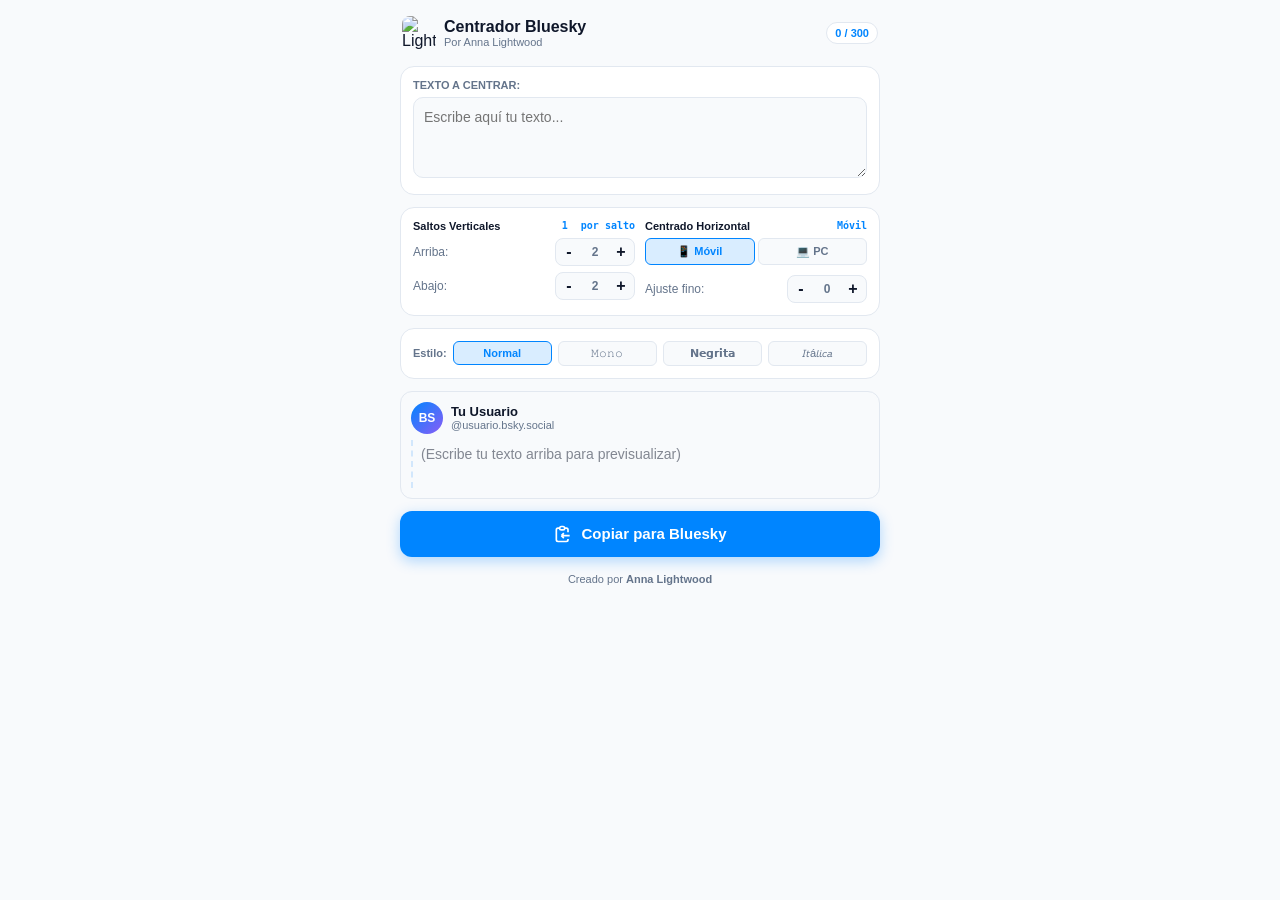
==== commit 12e47d87: "Eliminar opción 'Cargar ejemplo' de app y extensión (v1.0.6) Creado por Anna Lightwood." ====
--- a/android-project/app/src/main/assets/index.html
+++ b/android-project/app/src/main/assets/index.html
@@ -318,7 +318,6 @@
     <div class="card">
       <label class="card-label">
         <span>Texto a centrar:</span>
-        <span style="cursor:pointer; color:var(--primary); font-weight:600;" onclick="loadSample()">Cargar ejemplo</span>
       </label>
       <textarea id="inputText" rows="3" placeholder="Escribe aquí tu texto..."></textarea>
     </div>
@@ -530,10 +529,6 @@
       render();
     }
 
-    function loadSample() {
-      document.getElementById('inputText').value = "CAPÍTULO I\nEl Despertar del Titán\n\nPróximamente";
-      render();
-    }
 
     function copyResult() {
       const text = generate();
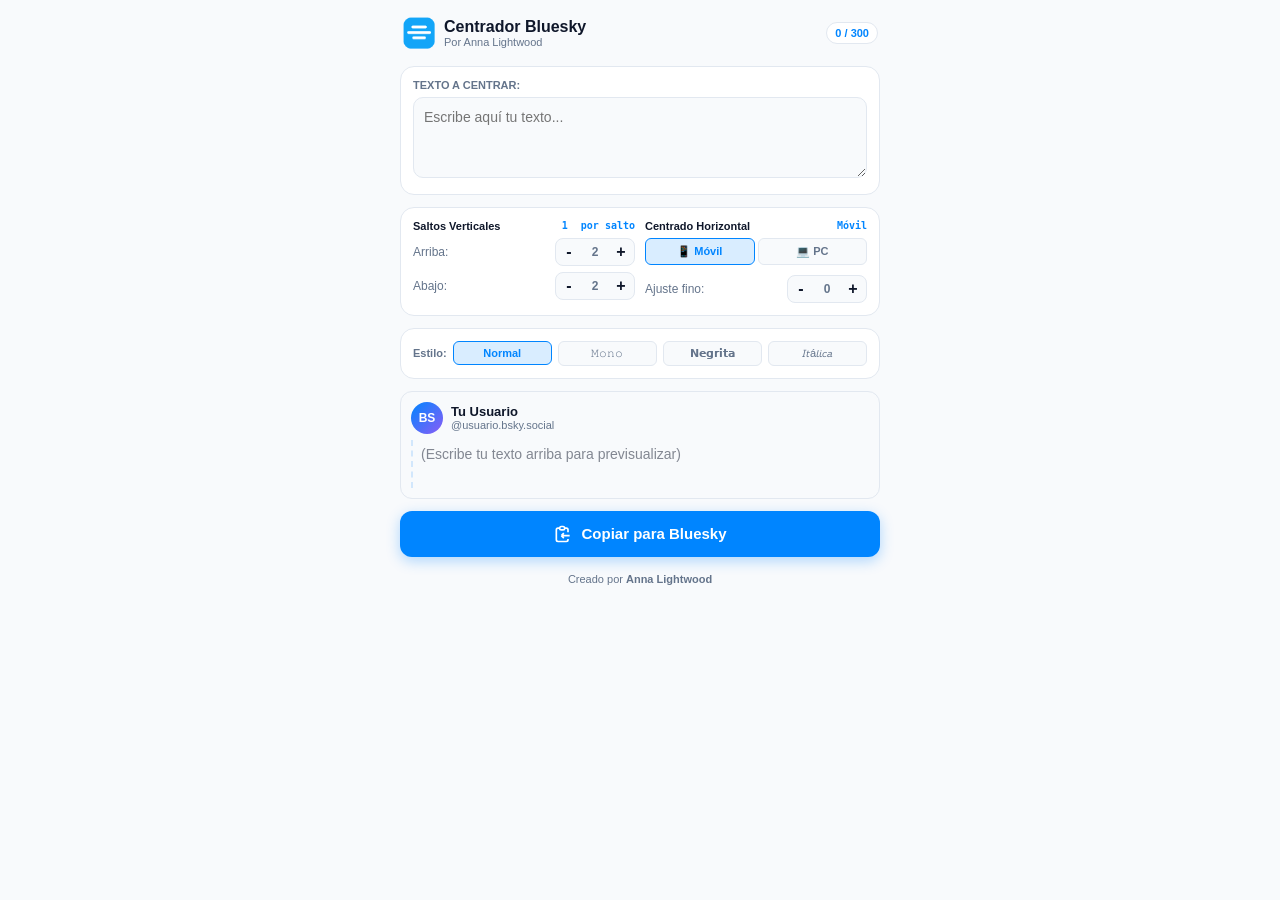
==== commit 4128acba: "Corregir icono de launcher Android y embeber icono base64 en assets (v1.0.7) Creado por Anna Lightwo" ====
--- a/android-project/app/src/main/assets/index.html
+++ b/android-project/app/src/main/assets/index.html
@@ -1,583 +1,583 @@
-<!DOCTYPE html>
-<html lang="es">
-<head>
-  <meta charset="UTF-8">
-  <meta name="viewport" content="width=device-width, initial-scale=1.0, maximum-scale=1.0, user-scalable=no">
-  <title>Centrador Bluesky - Anna Lightwood</title>
-  <link rel="manifest" href="manifest.json">
-  <meta name="author" content="Anna Lightwood">
-  <meta name="theme-color" content="#0085ff">
-  <meta name="apple-mobile-web-app-capable" content="yes">
-  <meta name="apple-mobile-web-app-status-bar-style" content="black-translucent">
-  <link rel="apple-touch-icon" href="icon192.png">
-  <style>
-    :root {
-      --bg: #0f141c;
-      --card: #161e2e;
-      --border: #243044;
-      --text: #f1f5f9;
-      --muted: #94a3b8;
-      --primary: #0085ff;
-      --primary-active: #006ed6;
-      --success: #10b981;
-      --warning: #f59e0b;
-      --danger: #ef4444;
-    }
-    @media (prefers-color-scheme: light) {
-      :root {
-        --bg: #f8fafc;
-        --card: #ffffff;
-        --border: #e2e8f0;
-        --text: #0f172a;
-        --muted: #64748b;
-        --primary: #0085ff;
-        --primary-active: #0070d8;
-      }
-    }
-    * { box-sizing: border-box; margin: 0; padding: 0; }
-    body {
-      background-color: var(--bg);
-      color: var(--text);
-      font-family: -apple-system, BlinkMacSystemFont, "Segoe UI", Roboto, Helvetica, Arial, sans-serif;
-      min-height: 100vh;
-      display: flex;
-      flex-direction: column;
-      align-items: center;
-      padding: 12px;
-      user-select: none;
-    }
-    .app-container {
-      width: 100%;
-      max-width: 480px;
-      display: flex;
-      flex-direction: column;
-      gap: 12px;
-    }
-    header {
-      display: flex;
-      justify-content: space-between;
-      align-items: center;
-      padding: 4px 2px;
-    }
-    .header-brand {
-      display: flex;
-      align-items: center;
-      gap: 8px;
-    }
-    .brand-icon {
-      width: 34px;
-      height: 34px;
-      background: rgba(0, 133, 255, 0.15);
-      border-radius: 10px;
-      display: flex;
-      align-items: center;
-      justify-content: center;
-    }
-    .brand-icon svg { width: 22px; height: 22px; fill: var(--primary); }
-    h1 { font-size: 16px; font-weight: 700; }
-    .brand-sub { font-size: 11px; color: var(--muted); }
-    .badge {
-      font-size: 11px;
-      font-weight: 700;
-      padding: 4px 8px;
-      border-radius: 12px;
-      background: var(--card);
-      border: 1px solid var(--border);
-      color: var(--primary);
-    }
-    .badge.warn { color: var(--warning); border-color: var(--warning); background: rgba(245, 158, 11, 0.1); }
-    .badge.error { color: var(--danger); border-color: var(--danger); background: rgba(239, 68, 68, 0.1); }
-
-    /* Cards */
-    .card {
-      background: var(--card);
-      border: 1px solid var(--border);
-      border-radius: 14px;
-      padding: 12px;
-    }
-    label.card-label {
-      display: flex;
-      justify-content: space-between;
-      font-size: 11px;
-      font-weight: 700;
-      text-transform: uppercase;
-      color: var(--muted);
-      margin-bottom: 6px;
-    }
-    textarea {
-      width: 100%;
-      background: var(--bg);
-      border: 1px solid var(--border);
-      color: var(--text);
-      border-radius: 10px;
-      padding: 10px;
-      font-size: 14px;
-      line-height: 1.4;
-      font-family: inherit;
-      resize: vertical;
-      min-height: 70px;
-    }
-    textarea:focus { outline: none; border-color: var(--primary); }
-
-    /* Grid settings */
-    .grid-2 {
-      display: grid;
-      grid-template-columns: 1fr 1fr;
-      gap: 10px;
-    }
-    .setting-box {
-      display: flex;
-      flex-direction: column;
-      gap: 6px;
-    }
-    .setting-title {
-      font-size: 11px;
-      font-weight: 700;
-      display: flex;
-      justify-content: space-between;
-    }
-    .setting-title small { font-family: monospace; color: var(--primary); font-size: 10px; }
-    .stepper-row {
-      display: flex;
-      justify-content: space-between;
-      align-items: center;
-      font-size: 12px;
-      color: var(--muted);
-    }
-    .stepper {
-      display: flex;
-      align-items: center;
-      background: var(--bg);
-      border: 1px solid var(--border);
-      border-radius: 8px;
-    }
-    .step-btn {
-      width: 26px;
-      height: 26px;
-      background: none;
-      border: none;
-      color: var(--text);
-      font-size: 16px;
-      font-weight: bold;
-      cursor: pointer;
-    }
-    .step-val {
-      width: 26px;
-      text-align: center;
-      font-weight: bold;
-      font-size: 12px;
-    }
-    .button-group {
-      display: flex;
-      gap: 3px;
-    }
-    .btn-toggle {
-      flex: 1;
-      padding: 6px 0;
-      background: var(--bg);
-      border: 1px solid var(--border);
-      color: var(--muted);
-      font-size: 11px;
-      font-weight: 600;
-      border-radius: 6px;
-      cursor: pointer;
-    }
-    .btn-toggle.active {
-      background: rgba(0, 133, 255, 0.15);
-      border-color: var(--primary);
-      color: var(--primary);
-    }
-
-    /* Style Selector */
-    .style-bar {
-      display: flex;
-      align-items: center;
-      justify-content: space-between;
-      gap: 6px;
-    }
-    .pill {
-      flex: 1;
-      padding: 5px 0;
-      background: var(--bg);
-      border: 1px solid var(--border);
-      color: var(--muted);
-      font-size: 11px;
-      border-radius: 6px;
-      cursor: pointer;
-      text-align: center;
-    }
-    .pill.active {
-      background: rgba(0, 133, 255, 0.15);
-      border-color: var(--primary);
-      color: var(--primary);
-      font-weight: 700;
-    }
-
-    /* Preview */
-    .preview-feed {
-      background: var(--bg);
-      border: 1px solid var(--border);
-      border-radius: 12px;
-      padding: 10px;
-    }
-    .preview-header {
-      display: flex;
-      align-items: center;
-      gap: 8px;
-      margin-bottom: 6px;
-    }
-    .avatar {
-      width: 32px;
-      height: 32px;
-      border-radius: 50%;
-      background: linear-gradient(135deg, #0085ff, #8b5cf6);
-      color: white;
-      font-weight: bold;
-      font-size: 12px;
-      display: flex;
-      align-items: center;
-      justify-content: center;
-    }
-    .user-info .u-name { font-size: 13px; font-weight: 700; }
-    .user-info .u-handle { font-size: 11px; color: var(--muted); }
-    .post-content {
-      white-space: pre-wrap;
-      font-size: 14px;
-      line-height: 1.45;
-      padding: 4px 8px;
-      border-left: 2px dashed rgba(0, 133, 255, 0.3);
-      min-height: 48px;
-      user-select: text;
-    }
-
-    /* Primary copy button */
-    .btn-copy {
-      width: 100%;
-      padding: 13px;
-      background: var(--primary);
-      color: white;
-      border: none;
-      border-radius: 12px;
-      font-size: 15px;
-      font-weight: 700;
-      display: flex;
-      align-items: center;
-      justify-content: center;
-      gap: 8px;
-      cursor: pointer;
-      box-shadow: 0 4px 14px rgba(0, 133, 255, 0.3);
-      transition: all 0.2s ease;
-    }
-    .btn-copy:active { transform: scale(0.98); }
-    .btn-copy.copied {
-      background: var(--success);
-      box-shadow: 0 4px 14px rgba(16, 185, 129, 0.3);
-    }
-    .btn-install {
-      display: none;
-      width: 100%;
-      padding: 8px;
-      background: rgba(0, 133, 255, 0.12);
-      border: 1px dashed var(--primary);
-      color: var(--primary);
-      font-size: 12px;
-      font-weight: 600;
-      border-radius: 8px;
-      cursor: pointer;
-      text-align: center;
-    }
-    .creator-footer {
-      text-align: center;
-      font-size: 11px;
-      color: var(--muted);
-      padding: 4px 0 10px;
-    }
-  </style>
-</head>
-<body>
-  <div class="app-container">
-    <header>
-      <div class="header-brand">
-        <div class="brand-icon" style="background:transparent; padding:0;">
-          <img src="icon192.png" alt="Lightwood" style="width:34px; height:34px; border-radius:8px; object-fit:contain;">
-        </div>
-        <div>
-          <h1>Centrador Bluesky</h1>
-          <div class="brand-sub">Por Anna Lightwood</div>
-        </div>
-      </div>
-      <div id="badge" class="badge">
-        <span id="charCount">0</span> / 300
-      </div>
-    </header>
-
-    <!-- Install PWA prompt -->
-    <button id="installBtn" class="btn-install">📱 Instalar como App en tu Móvil</button>
-
-    <!-- Input text -->
-    <div class="card">
-      <label class="card-label">
-        <span>Texto a centrar:</span>
-      </label>
-      <textarea id="inputText" rows="3" placeholder="Escribe aquí tu texto..."></textarea>
-    </div>
-
-    <!-- Controls -->
-    <div class="card grid-2">
-      <!-- Vertical -->
-      <div class="setting-box">
-        <div class="setting-title">
-          <span>Saltos Verticales</span>
-          <small>1⠀ por salto</small>
-        </div>
-        <div class="stepper-row">
-          <span>Arriba:</span>
-          <div class="stepper">
-            <button class="step-btn" onclick="stepVal('top', -1)">-</button>
-            <span id="topVal" class="step-val">2</span>
-            <button class="step-btn" onclick="stepVal('top', 1)">+</button>
-          </div>
-        </div>
-        <div class="stepper-row">
-          <span>Abajo:</span>
-          <div class="stepper">
-            <button class="step-btn" onclick="stepVal('bottom', -1)">-</button>
-            <span id="bottomVal" class="step-val">2</span>
-            <button class="step-btn" onclick="stepVal('bottom', 1)">+</button>
-          </div>
-        </div>
-      </div>
-
-      <!-- Horizontal -->
-      <div class="setting-box">
-        <div class="setting-title">
-          <span>Centrado Horizontal</span>
-          <small id="modeDisp">Móvil</small>
-        </div>
-        <div class="button-group">
-          <button id="btnMobile" class="btn-toggle active" onclick="setMode('mobile')">📱 Móvil</button>
-          <button id="btnPC" class="btn-toggle" onclick="setMode('pc')">💻 PC</button>
-        </div>
-        <div class="stepper-row" style="margin-top:4px;">
-          <span>Ajuste fino:</span>
-          <div class="stepper">
-            <button class="step-btn" onclick="stepNudge(-1)">-</button>
-            <span id="nudgeDisp" class="step-val">0</span>
-            <button class="step-btn" onclick="stepNudge(1)">+</button>
-          </div>
-        </div>
-      </div>
-    </div>
-
-    <!-- Typography -->
-    <div class="card style-bar">
-      <span style="font-size:11px; font-weight:700; color:var(--muted);">Estilo:</span>
-      <button id="stNormal" class="pill active" onclick="setStyle('normal')">Normal</button>
-      <button id="stMono" class="pill" onclick="setStyle('mono')">𝙼𝚘𝚗𝚘</button>
-      <button id="stBold" class="pill" onclick="setStyle('bold')">𝗡𝗲𝗴𝗿𝗶𝘁𝗮</button>
-      <button id="stItalic" class="pill" onclick="setStyle('italic')">𝘐𝘵á𝘭𝘪𝘤𝘢</button>
-    </div>
-
-    <!-- Live Preview -->
-    <div class="card preview-feed">
-      <div class="preview-header">
-        <div class="avatar">BS</div>
-        <div class="user-info">
-          <div class="u-name">Tu Usuario</div>
-          <div class="u-handle">@usuario.bsky.social</div>
-        </div>
-      </div>
-      <div id="previewBox" class="post-content"></div>
-    </div>
-
-    <!-- Copy CTA -->
-    <button id="copyBtn" class="btn-copy" onclick="copyResult()">
-      <svg width="20" height="20" viewBox="0 0 24 24" fill="none" stroke="currentColor" stroke-width="2">
-        <path d="M8 5H6a2 2 0 00-2 2v12a2 2 0 002 2h10a2 2 0 002-2v-1M8 5a2 2 0 002 2h2a2 2 0 002-2M8 5a2 2 0 012-2h2a2 2 0 012 2m0 0h2a2 2 0 012 2v3m2 4H10m0 0l3-3m-3 3l3 3"/>
-      </svg>
-      <span id="copyLabel">Copiar para Bluesky</span>
-    </button>
-
-    <div class="creator-footer">
-      Creado por <strong>Anna Lightwood</strong>
-    </div>
-  </div>
-
-  <script>
-    const BRAILLE = '\u2800';
-
-    // Canvas exact pixel measuring
-    const canvas = document.createElement('canvas');
-    const ctx = canvas.getContext('2d');
-    ctx.font = '15px -apple-system, BlinkMacSystemFont, "Segoe UI", Roboto, Helvetica, Arial, sans-serif';
-
-    function getPxWidth(text) {
-      return ctx.measureText(text).width;
-    }
-
-    const BRAILLE_PX = ctx.measureText(BRAILLE).width || 10.0;
-
-    let state = {
-      top: 2,
-      bottom: 2,
-      mode: 'mobile', // 'mobile' | 'pc' | 'block'
-      nudge: 0,
-      style: 'normal'
-    };
-
-    const maps = {
-      mono: {
-        base: 'abcdefghijklmnopqrstuvwxyzABCDEFGHIJKLMNOPQRSTUVWXYZ0123456789',
-        target: '𝚊𝚋𝚌𝚍𝚎𝚏𝚐𝚑𝚒𝚓𝚔𝚕𝚖𝚗𝚘𝚙𝚚𝚛𝚜𝚝𝚞𝚟𝚠𝚡𝚢𝚣𝙰𝙱𝙲𝙳𝙴𝙵𝙶𝙷𝙸𝙹𝙺𝙻𝙼𝙽𝙾𝙿𝚀𝚁𝚂𝚃𝚄𝚅𝚆𝚇𝚈𝚉𝟶𝟷𝟸𝟹𝟺𝟻𝟼𝟽𝟾𝟿'
-      },
-      bold: {
-        base: 'abcdefghijklmnopqrstuvwxyzABCDEFGHIJKLMNOPQRSTUVWXYZ0123456789',
-        target: '𝗮𝗯𝗰𝗱𝗲𝗳𝗴𝗵𝗶𝗷𝗸𝗹𝗺𝗻𝗼𝗽𝗾𝗿𝘀𝘁𝘂𝘃𝘄𝘅𝘆𝘇𝗔𝗕𝗖𝗗𝙴𝗙𝗚𝗛𝗜𝗝𝗞𝗟𝗠𝗡𝗢𝗣𝗤𝗥𝗦𝗧𝗨𝗩𝗪𝗫𝗬𝗭𝟬𝟭𝟮𝟯𝟰𝟱𝟲𝟳𝟴𝟵'
-      },
-      italic: {
-        base: 'abcdefghijklmnopqrstuvwxyzABCDEFGHIJKLMNOPQRSTUVWXYZ',
-        target: '𝘢𝘣𝘤𝘥𝚎𝚏𝚐𝘩𝘪𝘫𝚔𝘭𝘮𝘯𝘰𝚙𝘲𝘳𝘴𝘵𝘶𝚟𝘸𝘹𝘺𝘻𝘈𝘉𝘊𝘋𝘌𝘍𝘎𝘏𝘐𝘑𝘒𝘓𝘔𝕎𝗤𝘙𝘚𝘛𝘜𝘝𝘞𝘟𝘠𝘡'
-      }
-    };
-
-    function convert(text, s) {
-      if (s === 'normal' || !maps[s]) return text;
-      const m = maps[s];
-      const b = Array.from(m.base);
-      const t = Array.from(m.target);
-      const dict = {};
-      b.forEach((char, i) => dict[char] = t[i]);
-      return Array.from(text).map(c => dict[c] || c).join('');
-    }
-
-    function generate() {
-      const raw = document.getElementById('inputText').value;
-      if (!raw.trim()) return '';
-
-      const lines = raw.split('\n');
-      const styled = lines.map(l => convert(l, state.style));
-
-      const targetPx = state.mode === 'pc' ? 520 : 320;
-      let res = styled.map(l => {
-        if (!l.trim()) return '';
-        const linePx = getPxWidth(l);
-        const diffPx = Math.max(0, (targetPx - linePx) / 2);
-        const count = Math.max(0, Math.round(diffPx / BRAILLE_PX) + state.nudge);
-        return BRAILLE.repeat(count) + l;
-      });
-
-      const topStr = state.top > 0 ? (BRAILLE + '\n').repeat(state.top) : '';
-      const botStr = state.bottom > 0 ? ('\n' + BRAILLE).repeat(state.bottom) : '';
-      return topStr + res.join('\n') + botStr;
-    }
-
-    function render() {
-      const out = generate();
-      const p = document.getElementById('previewBox');
-      p.textContent = out || '(Escribe tu texto arriba para previsualizar)';
-      p.style.opacity = out ? '1' : '0.5';
-
-      const count = Array.from(out).length;
-      const countEl = document.getElementById('charCount');
-      const badge = document.getElementById('badge');
-      countEl.textContent = count;
-
-      if (count > 300) {
-        badge.className = 'badge error';
-      } else if (count > 260) {
-        badge.className = 'badge warn';
-      } else {
-        badge.className = 'badge';
-      }
-    }
-
-    function stepVal(type, delta) {
-      if (type === 'top') {
-        state.top = Math.max(0, Math.min(8, state.top + delta));
-        document.getElementById('topVal').textContent = state.top;
-      } else {
-        state.bottom = Math.max(0, Math.min(8, state.bottom + delta));
-        document.getElementById('bottomVal').textContent = state.bottom;
-      }
-      render();
-    }
-
-    function setMode(mode) {
-      state.mode = mode;
-      ['btnMobile', 'btnPC'].forEach(id => {
-        document.getElementById(id).classList.remove('active');
-      });
-      const actId = mode === 'mobile' ? 'btnMobile' : 'btnPC';
-      document.getElementById(actId).classList.add('active');
-      document.getElementById('modeDisp').textContent = mode === 'mobile' ? 'Móvil' : 'PC';
-      render();
-    }
-
-    function stepNudge(delta) {
-      state.nudge = Math.max(-10, Math.min(15, state.nudge + delta));
-      document.getElementById('nudgeDisp').textContent = state.nudge > 0 ? `+${state.nudge}` : state.nudge;
-      render();
-    }
-
-    function setStyle(s) {
-      state.style = s;
-      ['stNormal', 'stMono', 'stBold', 'stItalic'].forEach(id => {
-        document.getElementById(id).classList.remove('active');
-      });
-      const cur = s === 'normal' ? 'stNormal' : (s === 'mono' ? 'stMono' : (s === 'bold' ? 'stBold' : 'stItalic'));
-      document.getElementById(cur).classList.add('active');
-      render();
-    }
-
-
-    function copyResult() {
-      const text = generate();
-      if (!text) return;
-
-      if (navigator.vibrate) {
-        navigator.vibrate(40);
-      }
-
-      navigator.clipboard.writeText(text).then(() => {
-        const btn = document.getElementById('copyBtn');
-        const lbl = document.getElementById('copyLabel');
-        const old = lbl.textContent;
-        lbl.textContent = '¡Copiado con éxito!';
-        btn.classList.add('copied');
-        setTimeout(() => {
-          lbl.textContent = old;
-          btn.classList.remove('copied');
-        }, 1800);
-      }).catch(() => {
-        alert('Copiado!');
-      });
-    }
-
-    document.getElementById('inputText').addEventListener('input', render);
-
-    // PWA Service Worker Registration
-    if ('serviceWorker' in navigator) {
-      navigator.serviceWorker.register('sw.js').catch(console.error);
-    }
-
-    // PWA install banner
-    let deferredPrompt;
-    window.addEventListener('beforeinstallprompt', (e) => {
-      e.preventDefault();
-      deferredPrompt = e;
-      const btn = document.getElementById('installBtn');
-      btn.style.display = 'block';
-      btn.addEventListener('click', () => {
-        deferredPrompt.prompt();
-        deferredPrompt.userChoice.then(() => {
-          btn.style.display = 'none';
-          deferredPrompt = null;
-        });
-      });
-    });
-
-    // Start with empty input
-    render();
-  </script>
-</body>
-</html>
+<!DOCTYPE html>
+<html lang="es">
+<head>
+  <meta charset="UTF-8">
+  <meta name="viewport" content="width=device-width, initial-scale=1.0, maximum-scale=1.0, user-scalable=no">
+  <title>Centrador Bluesky - Anna Lightwood</title>
+  <link rel="manifest" href="manifest.json">
+  <meta name="author" content="Anna Lightwood">
+  <meta name="theme-color" content="#0085ff">
+  <meta name="apple-mobile-web-app-capable" content="yes">
+  <meta name="apple-mobile-web-app-status-bar-style" content="black-translucent">
+  <link rel="apple-touch-icon" href="icon192.png">
+  <style>
+    :root {
+      --bg: #0f141c;
+      --card: #161e2e;
+      --border: #243044;
+      --text: #f1f5f9;
+      --muted: #94a3b8;
+      --primary: #0085ff;
+      --primary-active: #006ed6;
+      --success: #10b981;
+      --warning: #f59e0b;
+      --danger: #ef4444;
+    }
+    @media (prefers-color-scheme: light) {
+      :root {
+        --bg: #f8fafc;
+        --card: #ffffff;
+        --border: #e2e8f0;
+        --text: #0f172a;
+        --muted: #64748b;
+        --primary: #0085ff;
+        --primary-active: #0070d8;
+      }
+    }
+    * { box-sizing: border-box; margin: 0; padding: 0; }
+    body {
+      background-color: var(--bg);
+      color: var(--text);
+      font-family: -apple-system, BlinkMacSystemFont, "Segoe UI", Roboto, Helvetica, Arial, sans-serif;
+      min-height: 100vh;
+      display: flex;
+      flex-direction: column;
+      align-items: center;
+      padding: 12px;
+      user-select: none;
+    }
+    .app-container {
+      width: 100%;
+      max-width: 480px;
+      display: flex;
+      flex-direction: column;
+      gap: 12px;
+    }
+    header {
+      display: flex;
+      justify-content: space-between;
+      align-items: center;
+      padding: 4px 2px;
+    }
+    .header-brand {
+      display: flex;
+      align-items: center;
+      gap: 8px;
+    }
+    .brand-icon {
+      width: 34px;
+      height: 34px;
+      background: rgba(0, 133, 255, 0.15);
+      border-radius: 10px;
+      display: flex;
+      align-items: center;
+      justify-content: center;
+    }
+    .brand-icon svg { width: 22px; height: 22px; fill: var(--primary); }
+    h1 { font-size: 16px; font-weight: 700; }
+    .brand-sub { font-size: 11px; color: var(--muted); }
+    .badge {
+      font-size: 11px;
+      font-weight: 700;
+      padding: 4px 8px;
+      border-radius: 12px;
+      background: var(--card);
+      border: 1px solid var(--border);
+      color: var(--primary);
+    }
+    .badge.warn { color: var(--warning); border-color: var(--warning); background: rgba(245, 158, 11, 0.1); }
+    .badge.error { color: var(--danger); border-color: var(--danger); background: rgba(239, 68, 68, 0.1); }
+
+    /* Cards */
+    .card {
+      background: var(--card);
+      border: 1px solid var(--border);
+      border-radius: 14px;
+      padding: 12px;
+    }
+    label.card-label {
+      display: flex;
+      justify-content: space-between;
+      font-size: 11px;
+      font-weight: 700;
+      text-transform: uppercase;
+      color: var(--muted);
+      margin-bottom: 6px;
+    }
+    textarea {
+      width: 100%;
+      background: var(--bg);
+      border: 1px solid var(--border);
+      color: var(--text);
+      border-radius: 10px;
+      padding: 10px;
+      font-size: 14px;
+      line-height: 1.4;
+      font-family: inherit;
+      resize: vertical;
+      min-height: 70px;
+    }
+    textarea:focus { outline: none; border-color: var(--primary); }
+
+    /* Grid settings */
+    .grid-2 {
+      display: grid;
+      grid-template-columns: 1fr 1fr;
+      gap: 10px;
+    }
+    .setting-box {
+      display: flex;
+      flex-direction: column;
+      gap: 6px;
+    }
+    .setting-title {
+      font-size: 11px;
+      font-weight: 700;
+      display: flex;
+      justify-content: space-between;
+    }
+    .setting-title small { font-family: monospace; color: var(--primary); font-size: 10px; }
+    .stepper-row {
+      display: flex;
+      justify-content: space-between;
+      align-items: center;
+      font-size: 12px;
+      color: var(--muted);
+    }
+    .stepper {
+      display: flex;
+      align-items: center;
+      background: var(--bg);
+      border: 1px solid var(--border);
+      border-radius: 8px;
+    }
+    .step-btn {
+      width: 26px;
+      height: 26px;
+      background: none;
+      border: none;
+      color: var(--text);
+      font-size: 16px;
+      font-weight: bold;
+      cursor: pointer;
+    }
+    .step-val {
+      width: 26px;
+      text-align: center;
+      font-weight: bold;
+      font-size: 12px;
+    }
+    .button-group {
+      display: flex;
+      gap: 3px;
+    }
+    .btn-toggle {
+      flex: 1;
+      padding: 6px 0;
+      background: var(--bg);
+      border: 1px solid var(--border);
+      color: var(--muted);
+      font-size: 11px;
+      font-weight: 600;
+      border-radius: 6px;
+      cursor: pointer;
+    }
+    .btn-toggle.active {
+      background: rgba(0, 133, 255, 0.15);
+      border-color: var(--primary);
+      color: var(--primary);
+    }
+
+    /* Style Selector */
+    .style-bar {
+      display: flex;
+      align-items: center;
+      justify-content: space-between;
+      gap: 6px;
+    }
+    .pill {
+      flex: 1;
+      padding: 5px 0;
+      background: var(--bg);
+      border: 1px solid var(--border);
+      color: var(--muted);
+      font-size: 11px;
+      border-radius: 6px;
+      cursor: pointer;
+      text-align: center;
+    }
+    .pill.active {
+      background: rgba(0, 133, 255, 0.15);
+      border-color: var(--primary);
+      color: var(--primary);
+      font-weight: 700;
+    }
+
+    /* Preview */
+    .preview-feed {
+      background: var(--bg);
+      border: 1px solid var(--border);
+      border-radius: 12px;
+      padding: 10px;
+    }
+    .preview-header {
+      display: flex;
+      align-items: center;
+      gap: 8px;
+      margin-bottom: 6px;
+    }
+    .avatar {
+      width: 32px;
+      height: 32px;
+      border-radius: 50%;
+      background: linear-gradient(135deg, #0085ff, #8b5cf6);
+      color: white;
+      font-weight: bold;
+      font-size: 12px;
+      display: flex;
+      align-items: center;
+      justify-content: center;
+    }
+    .user-info .u-name { font-size: 13px; font-weight: 700; }
+    .user-info .u-handle { font-size: 11px; color: var(--muted); }
+    .post-content {
+      white-space: pre-wrap;
+      font-size: 14px;
+      line-height: 1.45;
+      padding: 4px 8px;
+      border-left: 2px dashed rgba(0, 133, 255, 0.3);
+      min-height: 48px;
+      user-select: text;
+    }
+
+    /* Primary copy button */
+    .btn-copy {
+      width: 100%;
+      padding: 13px;
+      background: var(--primary);
+      color: white;
+      border: none;
+      border-radius: 12px;
+      font-size: 15px;
+      font-weight: 700;
+      display: flex;
+      align-items: center;
+      justify-content: center;
+      gap: 8px;
+      cursor: pointer;
+      box-shadow: 0 4px 14px rgba(0, 133, 255, 0.3);
+      transition: all 0.2s ease;
+    }
+    .btn-copy:active { transform: scale(0.98); }
+    .btn-copy.copied {
+      background: var(--success);
+      box-shadow: 0 4px 14px rgba(16, 185, 129, 0.3);
+    }
+    .btn-install {
+      display: none;
+      width: 100%;
+      padding: 8px;
+      background: rgba(0, 133, 255, 0.12);
+      border: 1px dashed var(--primary);
+      color: var(--primary);
+      font-size: 12px;
+      font-weight: 600;
+      border-radius: 8px;
+      cursor: pointer;
+      text-align: center;
+    }
+    .creator-footer {
+      text-align: center;
+      font-size: 11px;
+      color: var(--muted);
+      padding: 4px 0 10px;
+    }
+  </style>
+</head>
+<body>
+  <div class="app-container">
+    <header>
+      <div class="header-brand">
+        <div class="brand-icon" style="background:transparent; padding:0;">
+          <img src="[data-uri]" alt="Lightwood" style="width:34px; height:34px; border-radius:8px; object-fit:contain;">
+        </div>
+        <div>
+          <h1>Centrador Bluesky</h1>
+          <div class="brand-sub">Por Anna Lightwood</div>
+        </div>
+      </div>
+      <div id="badge" class="badge">
+        <span id="charCount">0</span> / 300
+      </div>
+    </header>
+
+    <!-- Install PWA prompt -->
+    <button id="installBtn" class="btn-install">📱 Instalar como App en tu Móvil</button>
+
+    <!-- Input text -->
+    <div class="card">
+      <label class="card-label">
+        <span>Texto a centrar:</span>
+      </label>
+      <textarea id="inputText" rows="3" placeholder="Escribe aquí tu texto..."></textarea>
+    </div>
+
+    <!-- Controls -->
+    <div class="card grid-2">
+      <!-- Vertical -->
+      <div class="setting-box">
+        <div class="setting-title">
+          <span>Saltos Verticales</span>
+          <small>1⠀ por salto</small>
+        </div>
+        <div class="stepper-row">
+          <span>Arriba:</span>
+          <div class="stepper">
+            <button class="step-btn" onclick="stepVal('top', -1)">-</button>
+            <span id="topVal" class="step-val">2</span>
+            <button class="step-btn" onclick="stepVal('top', 1)">+</button>
+          </div>
+        </div>
+        <div class="stepper-row">
+          <span>Abajo:</span>
+          <div class="stepper">
+            <button class="step-btn" onclick="stepVal('bottom', -1)">-</button>
+            <span id="bottomVal" class="step-val">2</span>
+            <button class="step-btn" onclick="stepVal('bottom', 1)">+</button>
+          </div>
+        </div>
+      </div>
+
+      <!-- Horizontal -->
+      <div class="setting-box">
+        <div class="setting-title">
+          <span>Centrado Horizontal</span>
+          <small id="modeDisp">Móvil</small>
+        </div>
+        <div class="button-group">
+          <button id="btnMobile" class="btn-toggle active" onclick="setMode('mobile')">📱 Móvil</button>
+          <button id="btnPC" class="btn-toggle" onclick="setMode('pc')">💻 PC</button>
+        </div>
+        <div class="stepper-row" style="margin-top:4px;">
+          <span>Ajuste fino:</span>
+          <div class="stepper">
+            <button class="step-btn" onclick="stepNudge(-1)">-</button>
+            <span id="nudgeDisp" class="step-val">0</span>
+            <button class="step-btn" onclick="stepNudge(1)">+</button>
+          </div>
+        </div>
+      </div>
+    </div>
+
+    <!-- Typography -->
+    <div class="card style-bar">
+      <span style="font-size:11px; font-weight:700; color:var(--muted);">Estilo:</span>
+      <button id="stNormal" class="pill active" onclick="setStyle('normal')">Normal</button>
+      <button id="stMono" class="pill" onclick="setStyle('mono')">𝙼𝚘𝚗𝚘</button>
+      <button id="stBold" class="pill" onclick="setStyle('bold')">𝗡𝗲𝗴𝗿𝗶𝘁𝗮</button>
+      <button id="stItalic" class="pill" onclick="setStyle('italic')">𝘐𝘵á𝘭𝘪𝘤𝘢</button>
+    </div>
+
+    <!-- Live Preview -->
+    <div class="card preview-feed">
+      <div class="preview-header">
+        <div class="avatar">BS</div>
+        <div class="user-info">
+          <div class="u-name">Tu Usuario</div>
+          <div class="u-handle">@usuario.bsky.social</div>
+        </div>
+      </div>
+      <div id="previewBox" class="post-content"></div>
+    </div>
+
+    <!-- Copy CTA -->
+    <button id="copyBtn" class="btn-copy" onclick="copyResult()">
+      <svg width="20" height="20" viewBox="0 0 24 24" fill="none" stroke="currentColor" stroke-width="2">
+        <path d="M8 5H6a2 2 0 00-2 2v12a2 2 0 002 2h10a2 2 0 002-2v-1M8 5a2 2 0 002 2h2a2 2 0 002-2M8 5a2 2 0 012-2h2a2 2 0 012 2m0 0h2a2 2 0 012 2v3m2 4H10m0 0l3-3m-3 3l3 3"/>
+      </svg>
+      <span id="copyLabel">Copiar para Bluesky</span>
+    </button>
+
+    <div class="creator-footer">
+      Creado por <strong>Anna Lightwood</strong>
+    </div>
+  </div>
+
+  <script>
+    const BRAILLE = '\u2800';
+
+    // Canvas exact pixel measuring
+    const canvas = document.createElement('canvas');
+    const ctx = canvas.getContext('2d');
+    ctx.font = '15px -apple-system, BlinkMacSystemFont, "Segoe UI", Roboto, Helvetica, Arial, sans-serif';
+
+    function getPxWidth(text) {
+      return ctx.measureText(text).width;
+    }
+
+    const BRAILLE_PX = ctx.measureText(BRAILLE).width || 10.0;
+
+    let state = {
+      top: 2,
+      bottom: 2,
+      mode: 'mobile', // 'mobile' | 'pc' | 'block'
+      nudge: 0,
+      style: 'normal'
+    };
+
+    const maps = {
+      mono: {
+        base: 'abcdefghijklmnopqrstuvwxyzABCDEFGHIJKLMNOPQRSTUVWXYZ0123456789',
+        target: '𝚊𝚋𝚌𝚍𝚎𝚏𝚐𝚑𝚒𝚓𝚔𝚕𝚖𝚗𝚘𝚙𝚚𝚛𝚜𝚝𝚞𝚟𝚠𝚡𝚢𝚣𝙰𝙱𝙲𝙳𝙴𝙵𝙶𝙷𝙸𝙹𝙺𝙻𝙼𝙽𝙾𝙿𝚀𝚁𝚂𝚃𝚄𝚅𝚆𝚇𝚈𝚉𝟶𝟷𝟸𝟹𝟺𝟻𝟼𝟽𝟾𝟿'
+      },
+      bold: {
+        base: 'abcdefghijklmnopqrstuvwxyzABCDEFGHIJKLMNOPQRSTUVWXYZ0123456789',
+        target: '𝗮𝗯𝗰𝗱𝗲𝗳𝗴𝗵𝗶𝗷𝗸𝗹𝗺𝗻𝗼𝗽𝗾𝗿𝘀𝘁𝘂𝘃𝘄𝘅𝘆𝘇𝗔𝗕𝗖𝗗𝙴𝗙𝗚𝗛𝗜𝗝𝗞𝗟𝗠𝗡𝗢𝗣𝗤𝗥𝗦𝗧𝗨𝗩𝗪𝗫𝗬𝗭𝟬𝟭𝟮𝟯𝟰𝟱𝟲𝟳𝟴𝟵'
+      },
+      italic: {
+        base: 'abcdefghijklmnopqrstuvwxyzABCDEFGHIJKLMNOPQRSTUVWXYZ',
+        target: '𝘢𝘣𝘤𝘥𝚎𝚏𝚐𝘩𝘪𝘫𝚔𝘭𝘮𝘯𝘰𝚙𝘲𝘳𝘴𝘵𝘶𝚟𝘸𝘹𝘺𝘻𝘈𝘉𝘊𝘋𝘌𝘍𝘎𝘏𝘐𝘑𝘒𝘓𝘔𝕎𝗤𝘙𝘚𝘛𝘜𝘝𝘞𝘟𝘠𝘡'
+      }
+    };
+
+    function convert(text, s) {
+      if (s === 'normal' || !maps[s]) return text;
+      const m = maps[s];
+      const b = Array.from(m.base);
+      const t = Array.from(m.target);
+      const dict = {};
+      b.forEach((char, i) => dict[char] = t[i]);
+      return Array.from(text).map(c => dict[c] || c).join('');
+    }
+
+    function generate() {
+      const raw = document.getElementById('inputText').value;
+      if (!raw.trim()) return '';
+
+      const lines = raw.split('\n');
+      const styled = lines.map(l => convert(l, state.style));
+
+      const targetPx = state.mode === 'pc' ? 520 : 320;
+      let res = styled.map(l => {
+        if (!l.trim()) return '';
+        const linePx = getPxWidth(l);
+        const diffPx = Math.max(0, (targetPx - linePx) / 2);
+        const count = Math.max(0, Math.round(diffPx / BRAILLE_PX) + state.nudge);
+        return BRAILLE.repeat(count) + l;
+      });
+
+      const topStr = state.top > 0 ? (BRAILLE + '\n').repeat(state.top) : '';
+      const botStr = state.bottom > 0 ? ('\n' + BRAILLE).repeat(state.bottom) : '';
+      return topStr + res.join('\n') + botStr;
+    }
+
+    function render() {
+      const out = generate();
+      const p = document.getElementById('previewBox');
+      p.textContent = out || '(Escribe tu texto arriba para previsualizar)';
+      p.style.opacity = out ? '1' : '0.5';
+
+      const count = Array.from(out).length;
+      const countEl = document.getElementById('charCount');
+      const badge = document.getElementById('badge');
+      countEl.textContent = count;
+
+      if (count > 300) {
+        badge.className = 'badge error';
+      } else if (count > 260) {
+        badge.className = 'badge warn';
+      } else {
+        badge.className = 'badge';
+      }
+    }
+
+    function stepVal(type, delta) {
+      if (type === 'top') {
+        state.top = Math.max(0, Math.min(8, state.top + delta));
+        document.getElementById('topVal').textContent = state.top;
+      } else {
+        state.bottom = Math.max(0, Math.min(8, state.bottom + delta));
+        document.getElementById('bottomVal').textContent = state.bottom;
+      }
+      render();
+    }
+
+    function setMode(mode) {
+      state.mode = mode;
+      ['btnMobile', 'btnPC'].forEach(id => {
+        document.getElementById(id).classList.remove('active');
+      });
+      const actId = mode === 'mobile' ? 'btnMobile' : 'btnPC';
+      document.getElementById(actId).classList.add('active');
+      document.getElementById('modeDisp').textContent = mode === 'mobile' ? 'Móvil' : 'PC';
+      render();
+    }
+
+    function stepNudge(delta) {
+      state.nudge = Math.max(-10, Math.min(15, state.nudge + delta));
+      document.getElementById('nudgeDisp').textContent = state.nudge > 0 ? `+${state.nudge}` : state.nudge;
+      render();
+    }
+
+    function setStyle(s) {
+      state.style = s;
+      ['stNormal', 'stMono', 'stBold', 'stItalic'].forEach(id => {
+        document.getElementById(id).classList.remove('active');
+      });
+      const cur = s === 'normal' ? 'stNormal' : (s === 'mono' ? 'stMono' : (s === 'bold' ? 'stBold' : 'stItalic'));
+      document.getElementById(cur).classList.add('active');
+      render();
+    }
+
+
+    function copyResult() {
+      const text = generate();
+      if (!text) return;
+
+      if (navigator.vibrate) {
+        navigator.vibrate(40);
+      }
+
+      navigator.clipboard.writeText(text).then(() => {
+        const btn = document.getElementById('copyBtn');
+        const lbl = document.getElementById('copyLabel');
+        const old = lbl.textContent;
+        lbl.textContent = '¡Copiado con éxito!';
+        btn.classList.add('copied');
+        setTimeout(() => {
+          lbl.textContent = old;
+          btn.classList.remove('copied');
+        }, 1800);
+      }).catch(() => {
+        alert('Copiado!');
+      });
+    }
+
+    document.getElementById('inputText').addEventListener('input', render);
+
+    // PWA Service Worker Registration
+    if ('serviceWorker' in navigator) {
+      navigator.serviceWorker.register('sw.js').catch(console.error);
+    }
+
+    // PWA install banner
+    let deferredPrompt;
+    window.addEventListener('beforeinstallprompt', (e) => {
+      e.preventDefault();
+      deferredPrompt = e;
+      const btn = document.getElementById('installBtn');
+      btn.style.display = 'block';
+      btn.addEventListener('click', () => {
+        deferredPrompt.prompt();
+        deferredPrompt.userChoice.then(() => {
+          btn.style.display = 'none';
+          deferredPrompt = null;
+        });
+      });
+    });
+
+    // Start with empty input
+    render();
+  </script>
+</body>
+</html>
